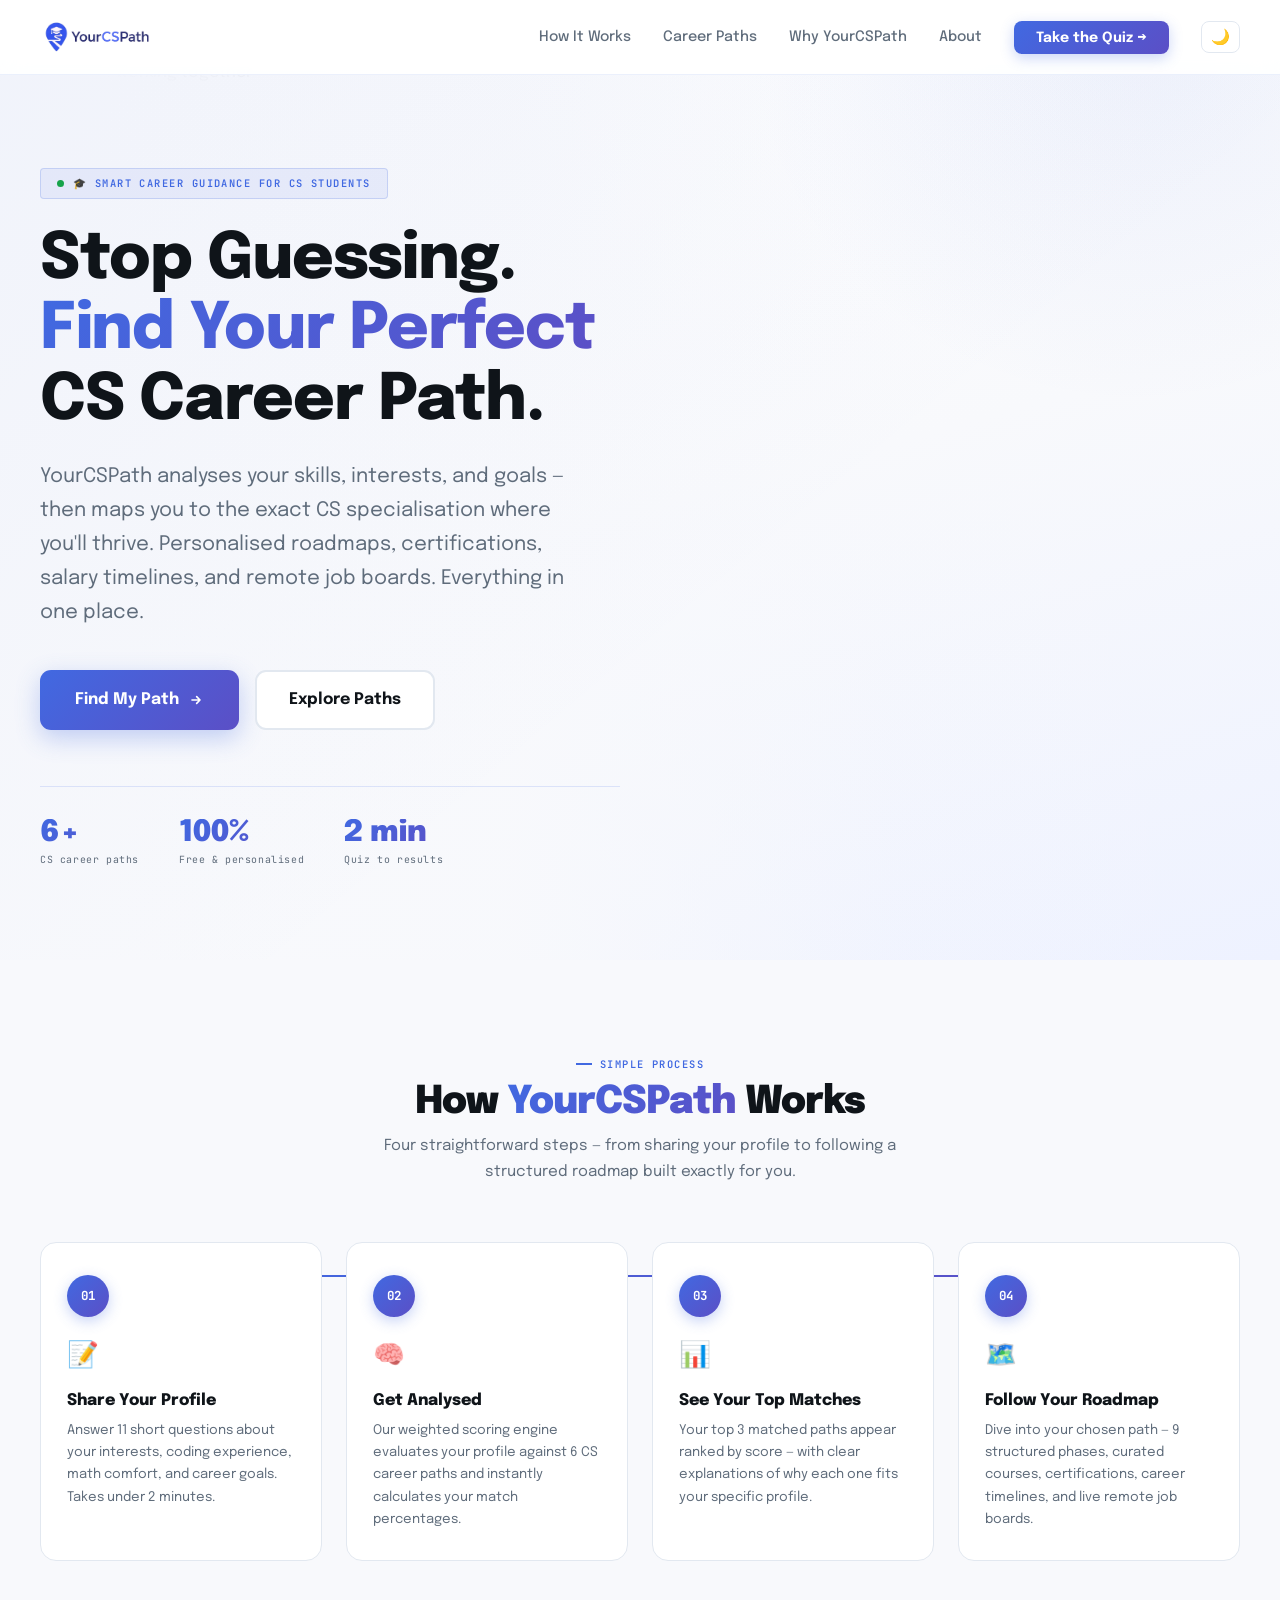
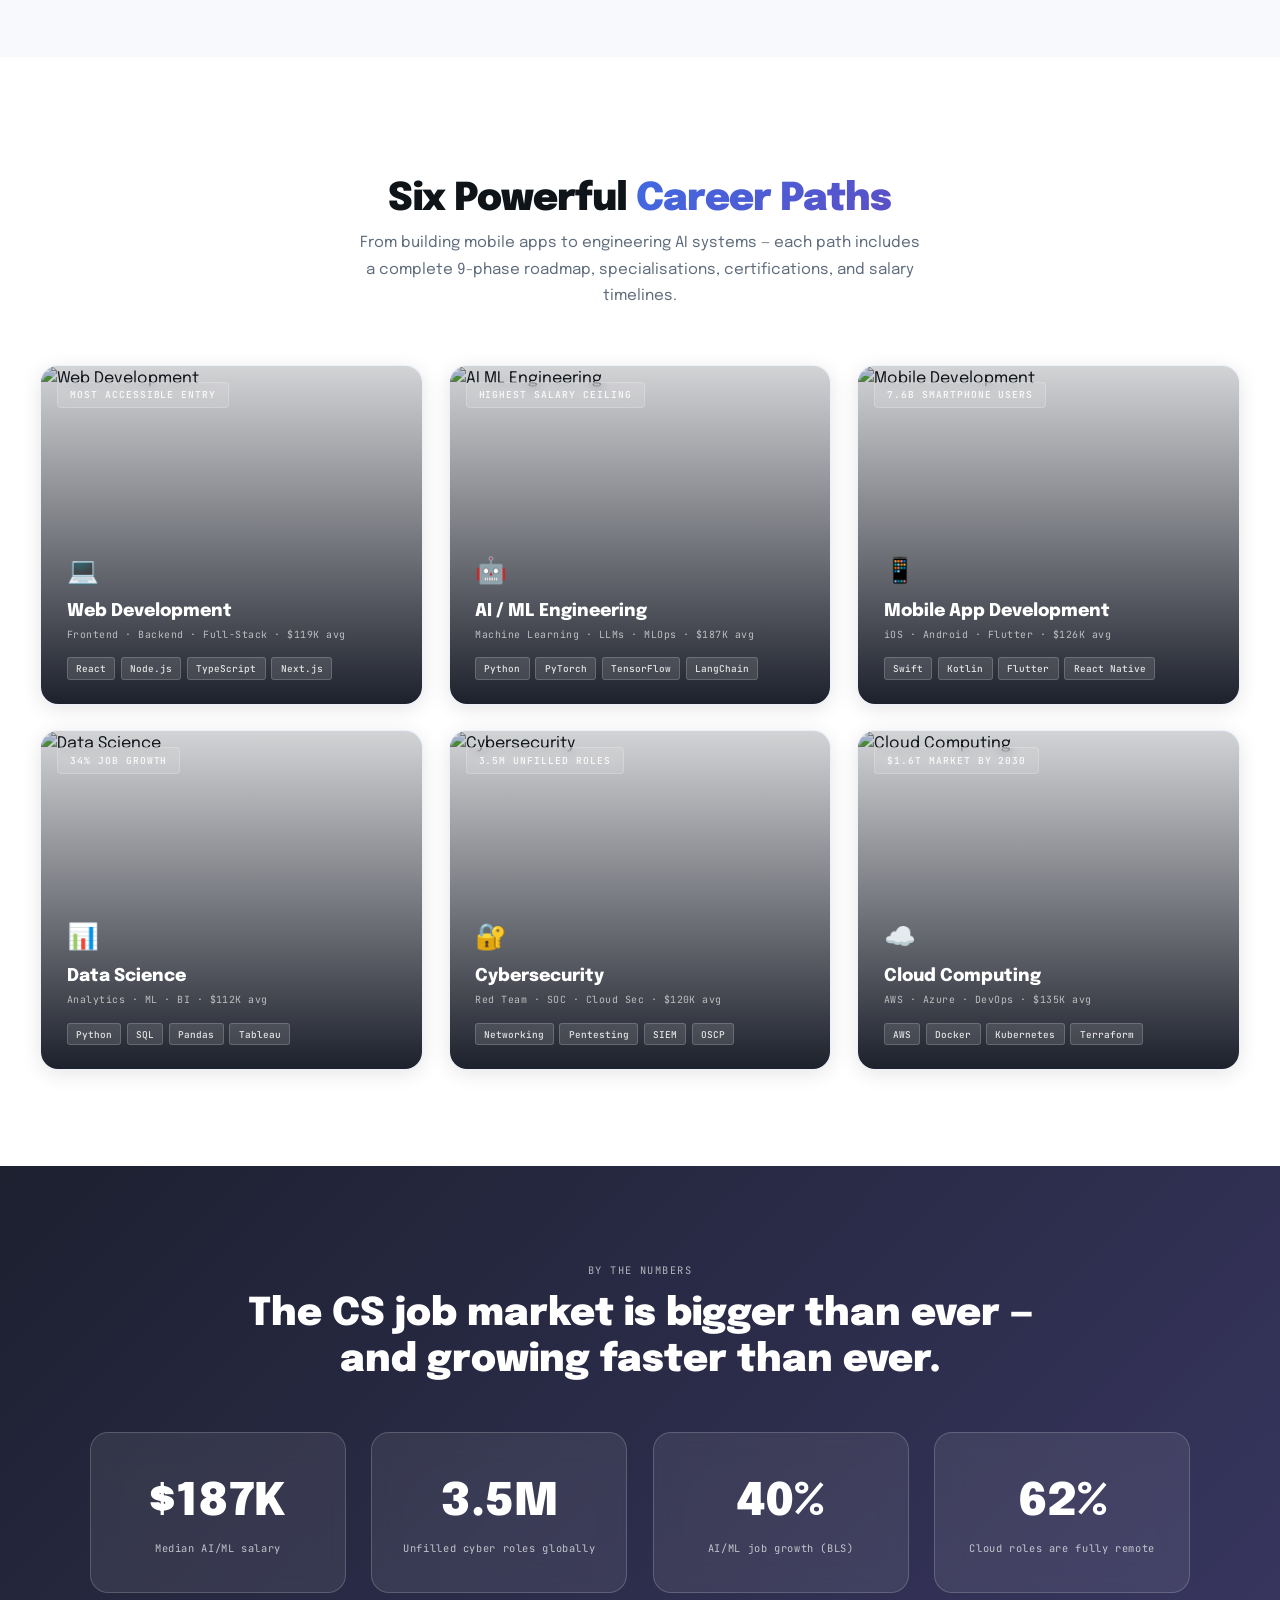
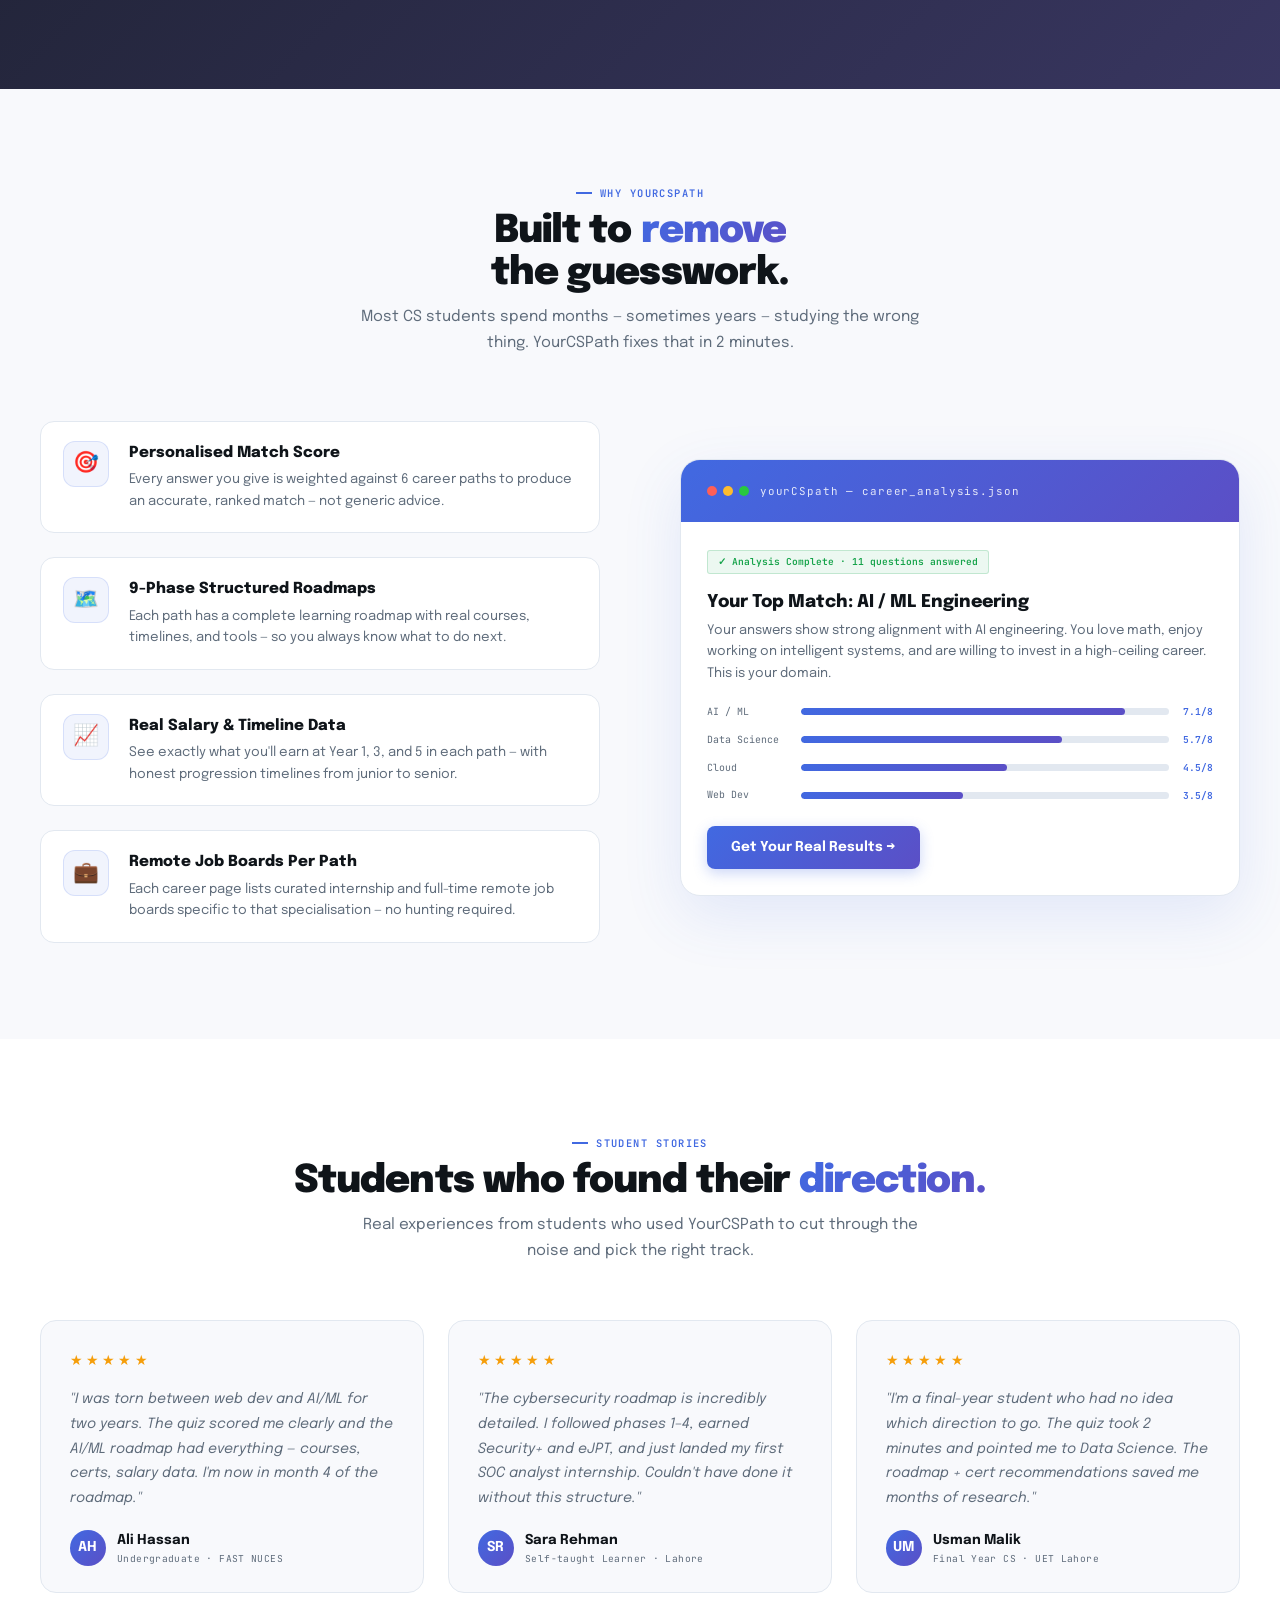
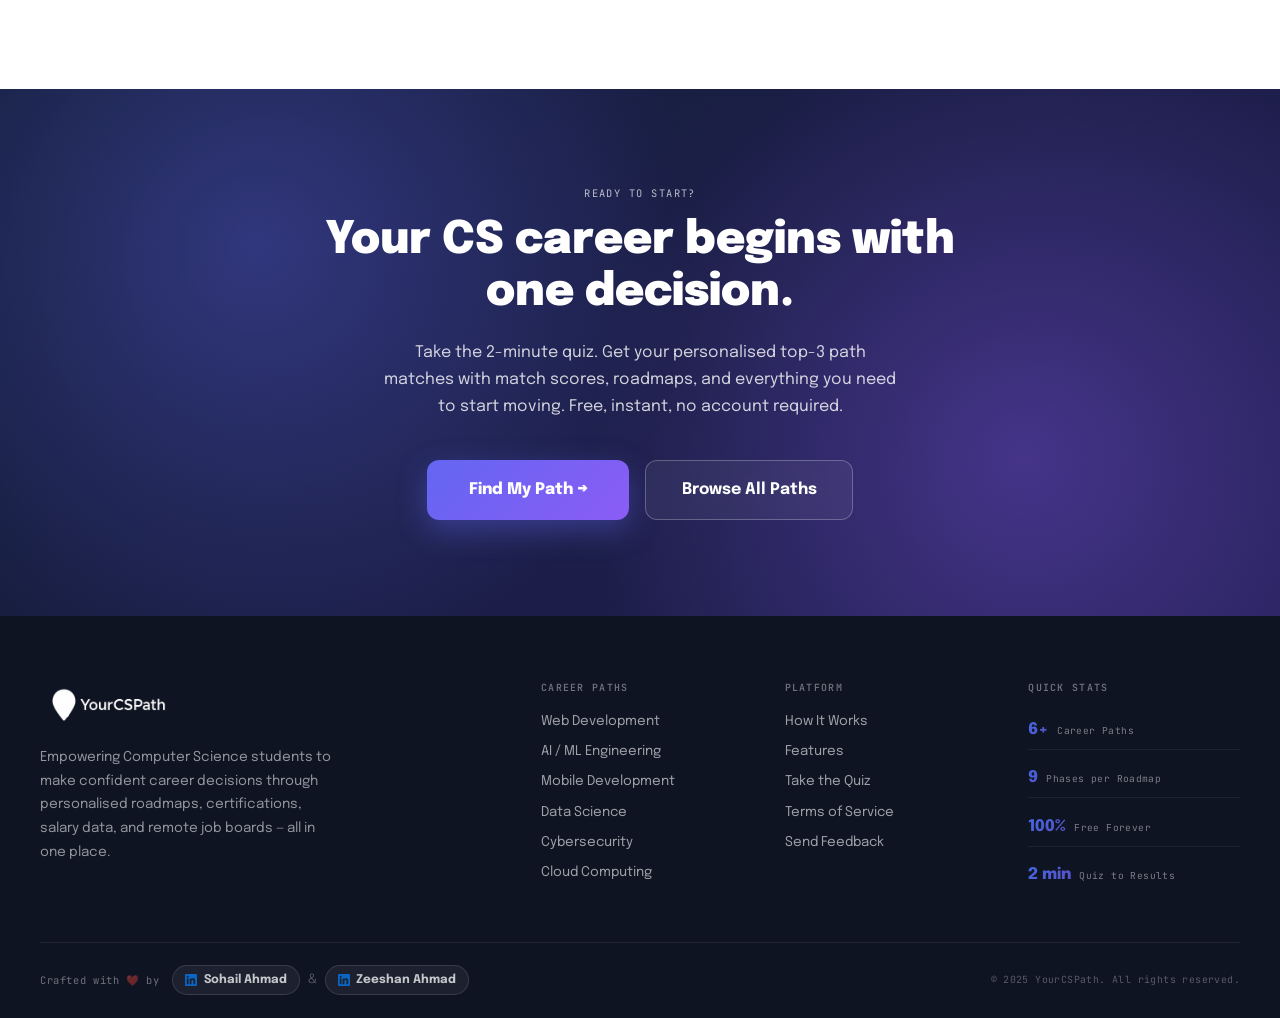
==== index.html @ 9749778c "Add files via upload" ====
<!DOCTYPE html>
<html lang="en">
<head>
    <meta charset="UTF-8">
    <meta name="viewport" content="width=device-width, initial-scale=1.0">
    <title>YourCSPath — Find Your Perfect Computer Science Career</title>
    <link rel="preconnect" href="https://fonts.googleapis.com">
    <link rel="preconnect" href="https://fonts.gstatic.com" crossorigin>
    <link href="https://fonts.googleapis.com/css2?family=Epilogue:wght@400;500;600;700;800;900&family=JetBrains+Mono:wght@400;500;600&display=swap" rel="stylesheet">
    <link rel="stylesheet" href="homepage-style.css">
    <link rel="stylesheet" href="pages.css">

    <style>
        /* ═══════════════════════════════════
           ROOT TOKENS
        ═══════════════════════════════════ */
        :root {
            --blue:   #4169E1;
            --purple: #5b4fc6;
            --grad:   linear-gradient(135deg,#4169E1 0%,#5b4fc6 100%);
            --bg:     #f8f9fc;
            --surf:   #ffffff;
            --border: #e2e8f0;
            --text:   #0f1419;
            --muted:  #5f6c7b;
            --lb:     rgba(65,105,225,.07);
        }

        * { margin:0; padding:0; box-sizing:border-box; }

        body {
            font-family: 'Epilogue', sans-serif;
            color: var(--text);
            background: var(--bg);
            overflow-x: hidden;
        }

        /* ═══════════════════════════════════
           NAV
        ═══════════════════════════════════ */
        header {
            position: fixed;
            top: 0; left: 0; right: 0;
            background: rgba(255,255,255,.92);
            backdrop-filter: blur(14px);
            border-bottom: 1px solid rgba(65,105,225,.1);
            z-index: 1000;
        }
        nav {
            max-width: 1280px;
            margin: 0 auto;
            padding: 1rem 2.5rem;
            display: flex;
            justify-content: space-between;
            align-items: center;
        }
        .logo-container img { height: 42px; width: auto; }
        .nav-links {
            display: flex;
            gap: 2rem;
            list-style: none;
            align-items: center;
        }
        .nav-links a {
            text-decoration: none;
            color: var(--muted);
            font-weight: 500;
            font-size: .9rem;
            transition: color .25s;
        }
        .nav-links a:hover { color: var(--blue); }
        .nav-cta {
            background: var(--grad);
            color: white !important;
            padding: .6rem 1.4rem;
            border-radius: 8px;
            font-weight: 700 !important;
            font-size: .88rem !important;
            box-shadow: 0 4px 14px rgba(65,105,225,.28);
            transition: transform .2s, box-shadow .2s !important;
        }
        .nav-cta:hover { transform: translateY(-2px); box-shadow: 0 8px 22px rgba(65,105,225,.38) !important; }
        .theme-toggle {
            background: none;
            border: 1.5px solid var(--border);
            border-radius: 8px;
            padding: .38rem .55rem;
            cursor: pointer;
            font-size: .95rem;
            transition: border-color .2s;
        }
        .theme-toggle:hover { border-color: rgba(65,105,225,.4); }


        

        /* ═══════════════════════════════════
           HERO — full-bleed with bg image
        ═══════════════════════════════════ */
        .hero {
            margin-top: 60px;
            min-height: 100vh;
            position: relative;
            display: flex;
            align-items: center;
            overflow: hidden;
        }

        /* Background image — right side visible, left fades */
        .hero-bg {
            position: absolute;
            inset: 0;
            z-index: 0;
        }
        .hero-bg img {
            position: absolute;
            inset: 0;
            width: 100%;
            height: 100%;
            object-fit: cover;
            object-position: right center;
        }
        /* Gradient mask: left side solid, right shows image */
        .hero-bg::after {
            content: '';
            position: absolute;
            inset: 0;
            background: linear-gradient(
                to right,
                #f8f9fc 0%,
                #f8f9fc 8%,
                rgba(248,249,252,.92) 40%,
               
                rgba(248,249,252,.1) 70%,
                transparent 100%
            );
        }

        /* Extra overlay for dark atmosphere */
        .hero-bg-tint {
            position: absolute;
            inset: 0;
            background: linear-gradient(
                140deg,
                rgba(65,105,225,.04) 0%,
                transparent 60%
            );
            z-index: 1;
        }

        .hero-content {
            position: relative;
            z-index: 2;
            max-width: 1280px;
            margin: 0 auto;
            padding: 6rem 2.5rem 5rem;
            width: 100%;
        }

        .hero-text { max-width: 580px; }

        /* Tag above title */
        .hero-eyebrow {
            display: inline-flex;
            align-items: center;
            gap: .55rem;
            font-family: 'JetBrains Mono', monospace;
            font-size: .65rem;
            font-weight: 600;
            letter-spacing: .14em;
            text-transform: uppercase;
            color: var(--blue);
            background: rgba(65,105,225,.08);
            border: 1px solid rgba(65,105,225,.2);
            padding: .38rem 1rem;
            border-radius: 4px;
            margin-bottom: 1.6rem;
        }
        .hero-eyebrow::before {
            content: '';
            width: 7px; height: 7px;
            background: #16a34a;
            border-radius: 50%;
            animation: pulse-dot 1.8s ease-in-out infinite;
        }
        @keyframes pulse-dot {
            0%,100% { opacity:1; transform:scale(1); }
            50% { opacity:.4; transform:scale(.7); }
        }

        .hero-title {
            font-family: 'Epilogue', sans-serif;
            font-size: clamp(2.6rem, 5.5vw, 4.2rem);
            font-weight: 900;
            line-height: 1.06;
            letter-spacing: -.03em;
            color: var(--text);
            margin-bottom: 1.4rem;
        }
        .hero-title .hl {
            background: var(--grad);
            -webkit-background-clip: text;
            -webkit-text-fill-color: transparent;
            background-clip: text;
        }
        .hero-title .line2 {
            display: block;
            color: var(--text);
        }

        .hero-desc {
            font-size: 1.05rem;
            color: var(--muted);
            line-height: 1.8;
            margin-bottom: 2.4rem;
            max-width: 490px;
        }

        /* CTA buttons */
        .hero-btns {
            display: flex;
            gap: 1rem;
            flex-wrap: wrap;
            margin-bottom: 3.5rem;
        }
        .btn-hero-primary {
            display: inline-flex;
            align-items: center;
            gap: .55rem;
            background: var(--grad);
            color: #fff;
            padding: .95rem 2.2rem;
            border-radius: 11px;
            text-decoration: none;
            font-weight: 700;
            font-size: 1rem;
            box-shadow: 0 8px 24px rgba(65,105,225,.3);
            transition: transform .25s, box-shadow .25s;
        }
        .btn-hero-primary:hover { transform: translateY(-3px); box-shadow: 0 14px 34px rgba(65,105,225,.42); }
        .btn-hero-primary svg { width: 16px; height: 16px; }
        .btn-hero-secondary {
            display: inline-flex;
            align-items: center;
            gap: .55rem;
            background: white;
            color: var(--text);
            padding: .95rem 2rem;
            border-radius: 11px;
            text-decoration: none;
            font-weight: 700;
            font-size: 1rem;
            border: 2px solid var(--border);
            transition: border-color .25s, transform .25s, box-shadow .25s;
        }
        .btn-hero-secondary:hover { border-color: rgba(65,105,225,.4); transform: translateY(-2px); box-shadow: 0 8px 20px rgba(0,0,0,.07); }

        /* Stats strip */
        .hero-stats {
            display: flex;
            gap: 2.5rem;
            flex-wrap: wrap;
        }
        
        .hs-val {
            font-family: 'Epilogue', sans-serif;
            font-size: 1.85rem;
            font-weight: 900;
            background: var(--grad);
            -webkit-background-clip: text;
            -webkit-text-fill-color: transparent;
            background-clip: text;
            display: block;
            line-height: 1;
            margin-bottom: .2rem;
        }
        .hs-lbl {
            font-family: 'JetBrains Mono', monospace;
            font-size: .62rem;
            color: var(--muted);
            letter-spacing: .06em;
        }




        /* ═══════════════════════════════════
           HOW IT WORKS
        ═══════════════════════════════════ */
        .section {
            padding: 6rem 2.5rem;
        }
        .section-inner { max-width: 1280px; margin: 0 auto; }

        .section-label {
            display: flex;
            align-items: center;
            gap: .5rem;
            font-family: 'JetBrains Mono', monospace;
            font-size: .65rem;
            font-weight: 600;
            letter-spacing: .14em;
            text-transform: uppercase;
            color: var(--blue);
            margin-bottom: .6rem;
            justify-content: center;
        }
        .section-label::before { content: ''; width: 16px; height: 2px; background: var(--blue); }

        .section-title {
            font-family: 'Epilogue', sans-serif;
            font-size: clamp(1.8rem, 3vw, 2.6rem);
            font-weight: 900;
            letter-spacing: -.025em;
            color: var(--text);
            margin-bottom: .55rem;
            line-height: 1.1;
            text-align: center;
        }
        .section-title .hl {
            background: var(--grad);
            -webkit-background-clip: text;
            -webkit-text-fill-color: transparent;
            background-clip: text;
        }
        .section-sub {
            font-size: .95rem;
            color: var(--muted);
            line-height: 1.72;
            max-width: 560px;
            margin-bottom: 3.5rem;
            text-align: center;
             margin-left: auto;
             margin-right: auto;
        }

        /* Steps */
        .steps-row {
            display: grid;
            grid-template-columns: repeat(4,1fr);
            gap: 1.5rem;
            position: relative;
        }
        .steps-row::before {
            content: '';
            position: absolute;
            top: 2.1rem;
            left: calc(12.5% + 1rem);
            right: calc(12.5% + 1rem);
            height: 2px;
            background: linear-gradient(90deg, var(--blue), var(--purple));
            z-index: 0;
        }

        .step-card {
            background: white;
            border: 1px solid var(--border);
            border-radius: 16px;
            padding: 2rem 1.6rem 1.8rem;
            position: relative;
            z-index: 1;
            transition: transform .3s, box-shadow .3s, border-color .3s;
        }
        .step-card:hover {
            transform: translateY(-6px);
            box-shadow: 0 18px 44px rgba(65,105,225,.12);
            border-color: rgba(65,105,225,.3);
        }
        .step-num {
            width: 42px; height: 42px;
            border-radius: 50%;
            background: var(--grad);
            color: white;
            font-family: 'JetBrains Mono', monospace;
            font-size: .78rem;
            font-weight: 700;
            display: flex;
            align-items: center;
            justify-content: center;
            margin-bottom: 1.2rem;
            box-shadow: 0 4px 14px rgba(65,105,225,.3);
        }
        .step-icon { font-size: 1.6rem; margin-bottom: .7rem; display: block; }
        .step-title {
            font-family: 'Epilogue', sans-serif;
            font-size: 1rem;
            font-weight: 800;
            color: var(--text);
            margin-bottom: .4rem;
        }
        .step-desc {
            font-size: .83rem;
            color: var(--muted);
            line-height: 1.68;
        }

        /* ═══════════════════════════════════
           CAREER PATHS — image cards
        ═══════════════════════════════════ */
        .paths-section {
            background: white;
            padding: 6rem 2.5rem;
        }

        .paths-grid {
            display: grid;
            grid-template-columns: repeat(3,1fr);
            gap: 1.6rem;
        }

        .path-card {
            border-radius: 18px;
            overflow: hidden;
            position: relative;
            text-decoration: none;
            color: inherit;
            display: block;
            height: 340px;
            cursor: pointer;
            transition: transform .35s cubic-bezier(.22,1,.36,1), box-shadow .35s;
            box-shadow: 0 4px 20px rgba(0,0,0,.1);
        }
        .path-card:hover {
            transform: translateY(-8px) scale(1.02);
            box-shadow: 0 24px 56px rgba(0,0,0,.18);
        }

        .path-card-img {
            position: absolute;
            inset: 0;
            width: 100%; height: 100%;
            object-fit: cover;
            transition: transform .5s ease;
        }
        .path-card:hover .path-card-img { transform: scale(1.08); }

        /* Dark gradient overlay */
        .path-card-overlay {
            position: absolute;
            inset: 0;
            background: linear-gradient(
                to top,
                rgba(10,14,26,.92) 0%,
                rgba(10,14,26,.55) 50%,
                rgba(10,14,26,.18) 100%
            );
        }

        /* Top badge */
        .path-card-badge {
            position: absolute;
            top: 1rem;
            left: 1rem;
            font-family: 'JetBrains Mono', monospace;
            font-size: .6rem;
            font-weight: 600;
            letter-spacing: .1em;
            text-transform: uppercase;
            color: rgba(255,255,255,.85);
            background: rgba(255,255,255,.12);
            backdrop-filter: blur(6px);
            border: 1px solid rgba(255,255,255,.2);
            padding: .28rem .75rem;
            border-radius: 4px;
        }

        /* Bottom content */
        .path-card-body {
            position: absolute;
            bottom: 0; left: 0; right: 0;
            padding: 1.5rem 1.6rem;
        }
        .path-card-icon { font-size: 1.6rem; margin-bottom: .5rem; display: block; }
        .path-card-title {
            font-family: 'Epilogue', sans-serif;
            font-size: 1.1rem;
            font-weight: 800;
            color: white;
            margin-bottom: .3rem;
            line-height: 1.2;
        }
        .path-card-sub {
            font-family: 'JetBrains Mono', monospace;
            font-size: .62rem;
            color: rgba(255,255,255,.65);
            letter-spacing: .05em;
            margin-bottom: .9rem;
        }
        .path-card-skills {
            display: flex;
            flex-wrap: wrap;
            gap: .35rem;
        }
        .pcs {
            font-family: 'JetBrains Mono', monospace;
            font-size: .59rem;
            font-weight: 500;
            color: rgba(255,255,255,.85);
            background: rgba(255,255,255,.12);
            border: 1px solid rgba(255,255,255,.18);
            padding: .18rem .52rem;
            border-radius: 3px;
            backdrop-filter: blur(4px);
        }

        /* Hover reveal arrow */
        .path-card-arrow {
            position: absolute;
            top: 1rem; right: 1rem;
            width: 34px; height: 34px;
            border-radius: 50%;
            background: rgba(255,255,255,.15);
            backdrop-filter: blur(6px);
            border: 1px solid rgba(255,255,255,.25);
            display: flex;
            align-items: center;
            justify-content: center;
            opacity: 0;
            transform: scale(.8);
            transition: opacity .3s, transform .3s;
        }
        .path-card:hover .path-card-arrow {
            opacity: 1;
            transform: scale(1);
        }
        .path-card-arrow svg {
            width: 13px; height: 13px;
            color: white;
        }

        /* ═══════════════════════════════════
           FEATURES / WHY US
        ═══════════════════════════════════ */
        .features-section { padding: 6rem 2.5rem; }

        .features-header {
    text-align: center;
    max-width: 720px;
    margin: 0 auto 3.5rem auto;
}

        .features-layout {
            display: grid;
            grid-template-columns: 1fr 1fr;
            gap: 5rem;
            align-items: center;
        }


        .features-list {
            display: flex;
            flex-direction: column;
            gap: 1.5rem;
            margin-top: .5rem;
        }
        .feature-item {
            display: flex;
            gap: 1.2rem;
            align-items: flex-start;
            padding: 1.2rem 1.4rem;
            border: 1px solid var(--border);
            border-radius: 14px;
            background: white;
            transition: border-color .25s, box-shadow .25s, transform .25s;
        }
        .feature-item:hover {
            border-color: rgba(65,105,225,.3);
            box-shadow: 0 8px 24px rgba(65,105,225,.08);
            transform: translateX(4px);
        }
        .feature-icon-wrap {
            width: 46px; height: 46px;
            border-radius: 12px;
            background: var(--lb);
            border: 1px solid rgba(65,105,225,.15);
            display: flex;
            align-items: center;
            justify-content: center;
            font-size: 1.3rem;
            flex-shrink: 0;
        }
        .feature-text-title {
            font-family: 'Epilogue', sans-serif;
            font-size: .95rem;
            font-weight: 800;
            color: var(--text);
            margin-bottom: .25rem;
        }
        .feature-text-desc {
            font-size: .83rem;
            color: var(--muted);
            line-height: 1.65;
        }

        /* Right: big visual panel */
        .features-right {
            position: relative;
        }
        .features-panel {
            background: white;
            border: 1px solid var(--border);
            border-radius: 20px;
            overflow: hidden;
            box-shadow: 0 20px 60px rgba(65,105,225,.12);
        }
        .fp-header {
            background: var(--grad);
            padding: 1.4rem 1.6rem;
            display: flex;
            align-items: center;
            gap: .65rem;
        }
        .fp-dots { display:flex; gap:.4rem; }
        .fp-dot { width:10px; height:10px; border-radius:50%; }
        .fp-d1 { background:#ff5f57; }
        .fp-d2 { background:#febc2e; }
        .fp-d3 { background:#28c840; }
        .fp-title {
            font-family: 'JetBrains Mono', monospace;
            font-size: .68rem;
            color: rgba(255,255,255,.85);
            letter-spacing: .08em;
        }
        .fp-body { padding: 1.6rem; }
        .fp-tag {
            display: inline-flex;
            align-items: center;
            gap: .4rem;
            font-family: 'JetBrains Mono', monospace;
            font-size: .6rem;
            font-weight: 600;
            color: #16a34a;
            background: rgba(22,163,74,.08);
            border: 1px solid rgba(22,163,74,.2);
            padding: .22rem .65rem;
            border-radius: 3px;
            margin-bottom: .9rem;
        }
        .fp-name {
            font-family: 'Epilogue', sans-serif;
            font-size: 1.1rem;
            font-weight: 800;
            color: var(--text);
            margin-bottom: .2rem;
        }
        .fp-desc {
            font-size: .82rem;
            color: var(--muted);
            line-height: 1.65;
            margin-bottom: 1.2rem;
        }

        /* Match bars */
        .fp-bars { display:flex; flex-direction:column; gap:.75rem; margin-bottom:1.4rem; }
        .fp-bar-row { display:flex; align-items:center; gap:.9rem; }
        .fp-bar-lbl {
            font-family: 'JetBrains Mono', monospace;
            font-size: .62rem;
            color: var(--muted);
            width: 80px;
            flex-shrink: 0;
        }
        .fp-bar-track {
            flex: 1;
            height: 7px;
            background: var(--border);
            border-radius: 4px;
            overflow: hidden;
        }
        .fp-bar-fill {
            height: 100%;
            border-radius: 4px;
            background: var(--grad);
        }
        .fp-bar-pct {
            font-family: 'JetBrains Mono', monospace;
            font-size: .6rem;
            color: var(--blue);
            font-weight: 600;
            width: 30px;
            text-align: right;
        }

        /* CTA mini */
        .fp-cta {
            display: inline-flex;
            align-items: center;
            gap: .5rem;
            background: var(--grad);
            color: white;
            padding: .68rem 1.5rem;
            border-radius: 8px;
            font-family: 'Epilogue', sans-serif;
            font-size: .85rem;
            font-weight: 700;
            text-decoration: none;
            box-shadow: 0 4px 14px rgba(65,105,225,.28);
            transition: transform .2s, box-shadow .2s;
        }
        .fp-cta:hover { transform: translateY(-2px); box-shadow: 0 8px 22px rgba(65,105,225,.38); }

       /* ═══════════════════════════════════
   NUMBERS SECTION 
═══════════════════════════════════ */

.numbers-section {
    position: relative;
    padding: 6rem 2.5rem;
    overflow: hidden;
}

/* Background Image */
.numbers-section::before {
    content: '';
    position: absolute;
    inset: 0;
    background: url('https://images.unsplash.com/photo-1550751827-4bd374c3f58b?w=1600&q=80') center/cover no-repeat;
    z-index: 0;
}

/* Dark Overlay */
.numbers-section::after {
    content: '';
    position: absolute;
    inset: 0;
    background: linear-gradient(
        135deg,
        rgba(10,14,30,0.92) 0%,
        rgba(30,27,75,0.88) 100%
    );
    z-index: 1;
}

/* Inner Container */
.numbers-inner {
    max-width: 1100px;
    margin: 0 auto;
    position: relative;
    z-index: 2;
    text-align: center;
}

/* Label */
.numbers-label {
    font-family: 'JetBrains Mono', monospace;
    font-size: .65rem;
    letter-spacing: .14em;
    text-transform: uppercase;
    color: rgba(255,255,255,.65);
    margin-bottom: .8rem;
}

/* Title */
.numbers-title {
    font-family: 'Epilogue', sans-serif;
    font-size: clamp(1.8rem, 3vw, 2.5rem);
    font-weight: 900;
    color: #ffffff;
    margin-bottom: 3rem;
    line-height: 1.2;
}

/* Grid */
.numbers-grid {
    display: grid;
    grid-template-columns: repeat(4,1fr);
    gap: 1.6rem;
}

/* Cards (Glass Effect) */
.num-card {
    background: rgba(255,255,255,0.08);
    backdrop-filter: blur(14px);
    border: 1px solid rgba(255,255,255,0.18);
    border-radius: 18px;
    padding: 2.2rem 1.4rem;
    transition: all .35s ease;
}

/* Hover Effect */
.num-card:hover {
    transform: translateY(-8px) scale(1.02);
    background: rgba(255,255,255,0.12);
    box-shadow: 0 25px 60px rgba(0,0,0,0.35);
}

/* Numbers */
.num-val {
    font-family: 'Epilogue', sans-serif;
    font-size: 2.8rem;
    font-weight: 900;
    color: #ffffff;
    margin-bottom: .4rem;
}

/* Labels */
.num-lbl {
    font-family: 'JetBrains Mono', monospace;
    font-size: .65rem;
    color: rgba(255,255,255,.7);
    letter-spacing: .06em;
}

        /* ═══════════════════════════════════
           TESTIMONIALS / SOCIAL PROOF
        ═══════════════════════════════════ */
        .proof-section {
            padding: 6rem 2.5rem;
            background: white;
        }
        .proof-grid {
            display: grid;
            grid-template-columns: repeat(3,1fr);
            gap: 1.5rem;
        }
        .proof-card {
            background: var(--bg);
            border: 1px solid var(--border);
            border-radius: 16px;
            padding: 1.8rem 1.8rem 1.6rem;
            transition: transform .3s, box-shadow .3s;
        }
        .proof-card:hover {
            transform: translateY(-4px);
            box-shadow: 0 14px 36px rgba(65,105,225,.1);
        }
        .proof-stars {
            display: flex;
            gap: .2rem;
            margin-bottom: .9rem;
        }
        .proof-star { color: #f59e0b; font-size: .9rem; }
        .proof-text {
            font-size: .88rem;
            color: var(--muted);
            line-height: 1.75;
            margin-bottom: 1.2rem;
            font-style: italic;
        }
        .proof-person {
            display: flex;
            align-items: center;
            gap: .7rem;
        }
        .proof-avatar {
            width: 36px; height: 36px;
            border-radius: 50%;
            background: var(--grad);
            display: flex;
            align-items: center;
            justify-content: center;
            font-size: .85rem;
            color: white;
            font-weight: 700;
            font-family: 'Epilogue', sans-serif;
            flex-shrink: 0;
        }
        .proof-name {
            font-family: 'Epilogue', sans-serif;
            font-size: .85rem;
            font-weight: 700;
            color: var(--text);
        }
        .proof-role {
            font-family: 'JetBrains Mono', monospace;
            font-size: .6rem;
            color: var(--muted);
            letter-spacing: .04em;
        }

        /* ═══════════════════════════════════
   CTA SECTION — PREMIUM REDESIGN
═══════════════════════════════════ */

.cta-section {
    position: relative;
    padding: 6rem 2.5rem;
    overflow: hidden;
}

/* Background image */
.cta-section::before {
    content: '';
    position: absolute;
    inset: 0;
    background: url('https://images.unsplash.com/photo-1519389950473-47ba0277781c?w=1600&q=80') center/cover no-repeat;
    z-index: 0;
}

/* Gradient overlay */
.cta-section::after {
    content: '';
    position: absolute;
    inset: 0;
    background: radial-gradient(circle at 20% 30%, rgba(99,102,241,0.35), transparent 40%),
                radial-gradient(circle at 80% 70%, rgba(139,92,246,0.35), transparent 40%),
                linear-gradient(135deg, rgba(15,23,42,0.92), rgba(30,27,75,0.92));
    z-index: 1;
}

/* Glow effect */
.cta-glow {
    position: absolute;
    top: 50%;
    left: 50%;
    width: 600px;
    height: 600px;
    background: radial-gradient(circle, rgba(99,102,241,0.25), transparent 70%);
    transform: translate(-50%, -50%);
    filter: blur(120px);
    z-index: 1;
}

/* Inner content */
.cta-inner {
    max-width: 720px;
    margin: 0 auto;
    text-align: center;
    position: relative;
    z-index: 2;
}

/* Eyebrow */
.cta-eyebrow {
    font-family: 'JetBrains Mono', monospace;
    font-size: .65rem;
    letter-spacing: .14em;
    text-transform: uppercase;
    color: rgba(255,255,255,.7);
    margin-bottom: .9rem;
}

/* Title */
.cta-title {
    font-family: 'Epilogue', sans-serif;
    font-size: clamp(2rem, 3.5vw, 2.8rem);
    font-weight: 900;
    color: white;
    margin-bottom: 1.2rem;
    line-height: 1.15;
}

/* Description */
.cta-desc {
    font-size: 1rem;
    color: rgba(255,255,255,.8);
    line-height: 1.7;
    margin-bottom: 2.5rem;
    max-width: 520px;
    margin-left: auto;
    margin-right: auto;
}

/* Buttons container */
.cta-btns {
    display: flex;
    gap: 1rem;
    justify-content: center;
    flex-wrap: wrap;
}

/* Primary button */
.btn-cta-white {
    display: inline-flex;
    align-items: center;
    gap: .5rem;
    background: linear-gradient(135deg,#6366f1,#8b5cf6);
    color: white;
    padding: 1rem 2.6rem;
    border-radius: 12px;
    text-decoration: none;
    font-weight: 800;
    font-size: 1rem;
    box-shadow: 0 10px 30px rgba(99,102,241,.4);
    transition: all .3s ease;
}

.btn-cta-white:hover {
    transform: translateY(-3px) scale(1.03);
    box-shadow: 0 20px 50px rgba(99,102,241,.6);
}

/* Secondary button */
.btn-cta-outline {
    display: inline-flex;
    align-items: center;
    gap: .5rem;
    background: rgba(255,255,255,0.06);
    color: white;
    padding: 1rem 2.2rem;
    border-radius: 12px;
    text-decoration: none;
    font-weight: 700;
    font-size: 1rem;
    border: 1px solid rgba(255,255,255,.25);
    backdrop-filter: blur(8px);
    transition: all .3s ease;
}

.btn-cta-outline:hover {
    background: rgba(255,255,255,0.12);
    border-color: rgba(255,255,255,.5);
    transform: translateY(-2px);
}

        /* ═══════════════════════════════════
           DARK MODE
        ═══════════════════════════════════ */
        body.dark-mode {
            --bg: #0f1419;
            --surf: #1a1f2e;
            --border: #2a3148;
            --text: #e8eaed;
            --muted: #8899bb;
            --lb: rgba(65,105,225,.12);
        }
        body.dark-mode header { background: rgba(15,20,25,.95); }
        body.dark-mode .trust-bar { background: #1a1f2e; }
        body.dark-mode .step-card,
        body.dark-mode .feature-item,
        body.dark-mode .fp-body,
        body.dark-mode .proof-card { background: #1a1f2e; }
        body.dark-mode .features-panel { background: #1a1f2e; border-color: #2a3148; }
        body.dark-mode .paths-section { background: #0f1419; }
        body.dark-mode .proof-section { background: #0f1419; }
        body.dark-mode .proof-card { background: #1a1f2e; }
        body.dark-mode .hero-bg::after {
            background: linear-gradient(
                to right,
                #0f1419 0%,
                #0f1419 38%,
                rgba(15,20,25,.92) 52%,
                rgba(15,20,25,.55) 68%,
                rgba(15,20,25,.1) 82%,
                transparent 100%
            );
        }
      body.dark-mode .logo-container img {
    background: rgba(240, 240, 240, 0.95);
    border-radius: 100px;
}
        body.dark-mode .nav-links a { color: #8899bb; }
        body.dark-mode .theme-toggle { border-color: #2a3148; color: #8899bb; }
        body.dark-mode .btn-hero-secondary { background: #1a1f2e; border-color: #2a3148; color: #e8eaed; }

        /* ═══════════════════════════════════
           FADE ANIMATIONS
        ═══════════════════════════════════ */
        .fade { opacity:0; transform:translateY(20px); transition:opacity .6s ease,transform .6s ease; }
        .fade.on { opacity:1; transform:none; }

        /* ═══════════════════════════════════
           RESPONSIVE
        ═══════════════════════════════════ */
        @media(max-width:1024px) {
            .paths-grid { grid-template-columns:repeat(2,1fr); }
            .numbers-grid { grid-template-columns:repeat(2,1fr); }
            .proof-grid { grid-template-columns:repeat(2,1fr); }
            .features-layout { grid-template-columns:1fr; gap:2.5rem; }
            .steps-row { grid-template-columns:repeat(2,1fr); }
            .steps-row::before { display:none; }
        }
        @media(max-width:768px) {
            nav { padding: .9rem 1.3rem; }
            .nav-links { gap:1rem; }
            .nav-links li:not(:last-child):not(:nth-last-child(2)) { display:none; }
            .hero-content { padding: 4rem 1.5rem 3rem; }
            .hero-title { font-size: 2.2rem; }
            .paths-grid { grid-template-columns:1fr; }
            .proof-grid { grid-template-columns:1fr; }
            .section { padding: 4rem 1.5rem; }
            .paths-section { padding: 4rem 1.5rem; }
            .features-section { padding: 4rem 1.5rem; }
            .numbers-section { padding: 3.5rem 1.5rem; }
            .proof-section { padding: 4rem 1.5rem; }
            .cta-section { padding: 4rem 1.5rem; }
        }
        @media(max-width:560px) {
            .steps-row { grid-template-columns:1fr; }
            .numbers-grid { grid-template-columns:repeat(2,1fr); }
            .trust-inner { gap:1.5rem; }
            .hero-stats { gap:1.5rem; }
        }
        
    </style>
</head>
<body>

<!-- ══════════════════════════════════════
     NAV
══════════════════════════════════════ -->
<header>
    <nav>
        <div class="logo-container">
            <img src="logo3.png" alt="YourCSPath">
        </div>
        <ul class="nav-links">
            <li><a href="#how-it-works">How It Works</a></li>
            <li><a href="#career-paths">Career Paths</a></li>
            <li><a href="#features">Why YourCSPath</a></li>
            <li><a href="#about">About</a></li>
            <li><a href="quiz.html" class="nav-cta">Take the Quiz →</a></li>
            <li>
                <button class="theme-toggle" id="themeToggle" aria-label="Toggle dark mode">
                    <span class="theme-icon">🌙</span>
                </button>
            </li>
        </ul>
        <!-- Inside <nav>, after the logo-container, before </nav> -->
<button class="hamburger" id="hamburgerBtn" aria-label="Toggle menu">
    <span></span>
    <span></span>
    <span></span>
</button>
    </nav>
</header>
<div class="mobile-drawer" id="mobileDrawer">
    <a href="#how-it-works">How It Works</a>
    <a href="#career-paths">Career Paths</a>
    <a href="#features">Why YourCSPath</a>
    <a href="#about">About</a>
    <a href="quiz.html" class="mob-cta">Take the Quiz →</a>
</div>

<!-- ══════════════════════════════════════
     HERO
══════════════════════════════════════ -->
<section class="hero">
    <!-- Background image with left-to-right reveal -->
    <div class="hero-bg">
        <img
            src="https://images.unsplash.com/photo-1522202176988-66273c2fd55f?w=1600&q=85"
            alt="CS Students working together"
            loading="eager"
        >
    </div>
    <div class="hero-bg-tint"></div>

    <div class="hero-content">
        <div class="hero-text">

            <div class="hero-eyebrow">🎓 Smart Career Guidance for CS Students</div>

            <h1 class="hero-title">
                Stop Guessing.<br>
                <span class="hl">Find Your Perfect</span>
                <span class="line2">CS Career Path.</span>
            </h1>

            <p class="hero-desc">
                YourCSPath analyses your skills, interests, and goals — then maps you to the exact CS specialisation where you'll thrive. Personalised roadmaps, certifications, salary timelines, and remote job boards. Everything in one place.
            </p>

            <div class="hero-btns">
                <a href="quiz.html" class="btn-hero-primary">
                    Find My Path
                    <svg fill="none" stroke="currentColor" stroke-width="2.5" viewBox="0 0 24 24">
                        <path stroke-linecap="round" stroke-linejoin="round" d="M13 7l5 5-5 5M6 12h12"/>
                    </svg>
                </a>
                <a href="#career-paths" class="btn-hero-secondary">
                    Explore Paths
                </a>
            </div>

            <div class="hero-stats">
                <div class="hs-item">
                    <span class="hs-val">6+</span>
                    <div class="hs-lbl">CS career paths</div>
                </div>
                <div class="hs-item">
                    <span class="hs-val">100%</span>
                    <div class="hs-lbl">Free & personalised</div>
                </div>
                <div class="hs-item">
                    <span class="hs-val">2 min</span>
                    <div class="hs-lbl">Quiz to results</div>
                </div>
            </div>

        </div>
    </div>

  
</section>


<!-- ══════════════════════════════════════
     HOW IT WORKS
══════════════════════════════════════ -->
<section id="how-it-works" class="section" style="background:var(--bg);">
    <div class="section-inner">
        <div class="section-label fade">Simple Process</div>
        <h2 class="section-title fade">How <span class="hl">YourCSPath</span> Works</h2>
        <p class="section-sub fade">
            Four straightforward steps — from sharing your profile to following a structured roadmap built exactly for you.
        </p>

        <div class="steps-row">

            <div class="step-card fade">
                <div class="step-num">01</div>
                <span class="step-icon">📝</span>
                <div class="step-title">Share Your Profile</div>
                <p class="step-desc">
                    Answer 11 short questions about your interests, coding experience, math comfort, and career goals. Takes under 2 minutes.
                </p>
            </div>

            <div class="step-card fade">
                <div class="step-num">02</div>
                <span class="step-icon">🧠</span>
                <div class="step-title">Get Analysed</div>
                <p class="step-desc">
                    Our weighted scoring engine evaluates your profile against 6 CS career paths and instantly calculates your match percentages.
                </p>
            </div>

            <div class="step-card fade">
                <div class="step-num">03</div>
                <span class="step-icon">📊</span>
                <div class="step-title">See Your Top Matches</div>
                <p class="step-desc">
                    Your top 3 matched paths appear ranked by score — with clear explanations of why each one fits your specific profile.
                </p>
            </div>

            <div class="step-card fade">
                <div class="step-num">04</div>
                <span class="step-icon">🗺️</span>
                <div class="step-title">Follow Your Roadmap</div>
                <p class="step-desc">
                    Dive into your chosen path — 9 structured phases, curated courses, certifications, career timelines, and live remote job boards.
                </p>
            </div>

        </div>
    </div>
</section>

<!-- ══════════════════════════════════════
     CAREER PATHS
══════════════════════════════════════ -->
<section id="career-paths" class="paths-section">
    <div class="section-inner">
        <div class="section-label fade">Explore Opportunities</div>
        <h2 class="section-title fade">Six Powerful <span class="hl">Career Paths</span></h2>
        <p class="section-sub fade">
            From building mobile apps to engineering AI systems — each path includes a complete 9-phase roadmap, specialisations, certifications, and salary timelines.
        </p>

        <div class="paths-grid">

            <!-- Web Development -->
            <a href="webdevelopment.html" class="path-card fade">
                <img class="path-card-img"
                    src="https://images.unsplash.com/photo-1593720213428-28a5b9e94613?w=800&q=80"
                    alt="Web Development">
                <div class="path-card-overlay"></div>
                <div class="path-card-badge">Most Accessible Entry</div>
                <div class="path-card-arrow">
                    <svg fill="none" stroke="currentColor" stroke-width="2.5" viewBox="0 0 24 24">
                        <path stroke-linecap="round" stroke-linejoin="round" d="M13 7l5 5-5 5"/>
                    </svg>
                </div>
                <div class="path-card-body">
                    <span class="path-card-icon">💻</span>
                    <div class="path-card-title">Web Development</div>
                    <div class="path-card-sub">Frontend · Backend · Full-Stack · $119K avg</div>
                    <div class="path-card-skills">
                        <span class="pcs">React</span>
                        <span class="pcs">Node.js</span>
                        <span class="pcs">TypeScript</span>
                        <span class="pcs">Next.js</span>
                    </div>
                </div>
            </a>

            <!-- AI/ML -->
            <a href="AI-ML.html" class="path-card fade">
                <img class="path-card-img"
                    src="https://images.unsplash.com/photo-1677442135703-1787eea5ce01?w=800&q=80"
                    alt="AI ML Engineering">
                <div class="path-card-overlay"></div>
                <div class="path-card-badge">Highest Salary Ceiling</div>
                <div class="path-card-arrow">
                    <svg fill="none" stroke="currentColor" stroke-width="2.5" viewBox="0 0 24 24">
                        <path stroke-linecap="round" stroke-linejoin="round" d="M13 7l5 5-5 5"/>
                    </svg>
                </div>
                <div class="path-card-body">
                    <span class="path-card-icon">🤖</span>
                    <div class="path-card-title">AI / ML Engineering</div>
                    <div class="path-card-sub">Machine Learning · LLMs · MLOps · $187K avg</div>
                    <div class="path-card-skills">
                        <span class="pcs">Python</span>
                        <span class="pcs">PyTorch</span>
                        <span class="pcs">TensorFlow</span>
                        <span class="pcs">LangChain</span>
                    </div>
                </div>
            </a>

            <!-- Mobile Dev -->
            <a href="mobile-dev.html" class="path-card fade">
                <img class="path-card-img"
                    src="https://images.unsplash.com/photo-1512941937669-90a1b58e7e9c?w=800&q=80"
                    alt="Mobile Development">
                <div class="path-card-overlay"></div>
                <div class="path-card-badge">7.6B Smartphone Users</div>
                <div class="path-card-arrow">
                    <svg fill="none" stroke="currentColor" stroke-width="2.5" viewBox="0 0 24 24">
                        <path stroke-linecap="round" stroke-linejoin="round" d="M13 7l5 5-5 5"/>
                    </svg>
                </div>
                <div class="path-card-body">
                    <span class="path-card-icon">📱</span>
                    <div class="path-card-title">Mobile App Development</div>
                    <div class="path-card-sub">iOS · Android · Flutter · $126K avg</div>
                    <div class="path-card-skills">
                        <span class="pcs">Swift</span>
                        <span class="pcs">Kotlin</span>
                        <span class="pcs">Flutter</span>
                        <span class="pcs">React Native</span>
                    </div>
                </div>
            </a>

            <!-- Data Science -->
            <a href="data-science.html" class="path-card fade">
                <img class="path-card-img"
                    src="https://images.unsplash.com/photo-1551288049-bebda4e38f71?w=800&q=80"
                    alt="Data Science">
                <div class="path-card-overlay"></div>
                <div class="path-card-badge">34% Job Growth</div>
                <div class="path-card-arrow">
                    <svg fill="none" stroke="currentColor" stroke-width="2.5" viewBox="0 0 24 24">
                        <path stroke-linecap="round" stroke-linejoin="round" d="M13 7l5 5-5 5"/>
                    </svg>
                </div>
                <div class="path-card-body">
                    <span class="path-card-icon">📊</span>
                    <div class="path-card-title">Data Science</div>
                    <div class="path-card-sub">Analytics · ML · BI · $112K avg</div>
                    <div class="path-card-skills">
                        <span class="pcs">Python</span>
                        <span class="pcs">SQL</span>
                        <span class="pcs">Pandas</span>
                        <span class="pcs">Tableau</span>
                    </div>
                </div>
            </a>

            <!-- Cybersecurity -->
            <a href="cybersecurity.html" class="path-card fade">
                <img class="path-card-img"
                    src="https://images.unsplash.com/photo-1550751827-4bd374c3f58b?w=800&q=80"
                    alt="Cybersecurity">
                <div class="path-card-overlay"></div>
                <div class="path-card-badge">3.5M Unfilled Roles</div>
                <div class="path-card-arrow">
                    <svg fill="none" stroke="currentColor" stroke-width="2.5" viewBox="0 0 24 24">
                        <path stroke-linecap="round" stroke-linejoin="round" d="M13 7l5 5-5 5"/>
                    </svg>
                </div>
                <div class="path-card-body">
                    <span class="path-card-icon">🔐</span>
                    <div class="path-card-title">Cybersecurity</div>
                    <div class="path-card-sub">Red Team · SOC · Cloud Sec · $120K avg</div>
                    <div class="path-card-skills">
                        <span class="pcs">Networking</span>
                        <span class="pcs">Pentesting</span>
                        <span class="pcs">SIEM</span>
                        <span class="pcs">OSCP</span>
                    </div>
                </div>
            </a>

            <!-- Cloud Computing -->
            <a href="cloud-computing.html" class="path-card fade">
                <img class="path-card-img"
                    src="https://images.unsplash.com/photo-1544197150-b99a580bb7a8?w=800&q=80"
                    alt="Cloud Computing">
                <div class="path-card-overlay"></div>
                <div class="path-card-badge">$1.6T Market by 2030</div>
                <div class="path-card-arrow">
                    <svg fill="none" stroke="currentColor" stroke-width="2.5" viewBox="0 0 24 24">
                        <path stroke-linecap="round" stroke-linejoin="round" d="M13 7l5 5-5 5"/>
                    </svg>
                </div>
                <div class="path-card-body">
                    <span class="path-card-icon">☁️</span>
                    <div class="path-card-title">Cloud Computing</div>
                    <div class="path-card-sub">AWS · Azure · DevOps · $135K avg</div>
                    <div class="path-card-skills">
                        <span class="pcs">AWS</span>
                        <span class="pcs">Docker</span>
                        <span class="pcs">Kubernetes</span>
                        <span class="pcs">Terraform</span>
                    </div>
                </div>
            </a>

        </div>
    </div>
</section>

<!-- ══════════════════════════════════════
     NUMBERS
══════════════════════════════════════ -->
<div class="numbers-section">
    <div class="numbers-inner">
        <div class="numbers-label">By the Numbers</div>
        <h2 class="numbers-title">The CS job market is bigger than ever — <br>and growing faster than ever.</h2>
        <div class="numbers-grid">
            <div class="num-card fade">
                <span class="num-val">$187K</span>
                <div class="num-lbl">Median AI/ML salary</div>
            </div>
            <div class="num-card fade">
                <span class="num-val">3.5M</span>
                <div class="num-lbl">Unfilled cyber roles globally</div>
            </div>
            <div class="num-card fade">
                <span class="num-val">40%</span>
                <div class="num-lbl">AI/ML job growth (BLS)</div>
            </div>
            <div class="num-card fade">
                <span class="num-val">62%</span>
                <div class="num-lbl">Cloud roles are fully remote</div>
            </div>
        </div>
    </div>
</div>


<!-- ══════════════════════════════════════
     FEATURES / WHY US
══════════════════════════════════════ -->
<section id="features" class="features-section">
    <div class="section-inner">
       <!-- NEW CENTERED HEADER -->
             <div class="features-header">
                <div class="section-label fade">Why YourCSPath</div>
                 <h2 class="section-title fade">Built to <span class="hl">remove</span><br>the guesswork.</h2>
                  <p class="section-sub fade"> Most CS students spend months — sometimes years — studying the wrong thing. YourCSPath fixes that in 2 minutes.
                      </p>
</div>

<div class="features-layout">

    <!-- Left: feature list -->
    <div class="features-left">
                <div class="features-list">
                    <div class="feature-item fade">
                        <div class="feature-icon-wrap">🎯</div>
                        <div>
                            <div class="feature-text-title">Personalised Match Score</div>
                            <p class="feature-text-desc">Every answer you give is weighted against 6 career paths to produce an accurate, ranked match — not generic advice.</p>
                        </div>
                    </div>
                    <div class="feature-item fade">
                        <div class="feature-icon-wrap">🗺️</div>
                        <div>
                            <div class="feature-text-title">9-Phase Structured Roadmaps</div>
                            <p class="feature-text-desc">Each path has a complete learning roadmap with real courses, timelines, and tools — so you always know what to do next.</p>
                        </div>
                    </div>
                    <div class="feature-item fade">
                        <div class="feature-icon-wrap">📈</div>
                        <div>
                            <div class="feature-text-title">Real Salary & Timeline Data</div>
                            <p class="feature-text-desc">See exactly what you'll earn at Year 1, 3, and 5 in each path — with honest progression timelines from junior to senior.</p>
                        </div>
                    </div>
                    <div class="feature-item fade">
                        <div class="feature-icon-wrap">💼</div>
                        <div>
                            <div class="feature-text-title">Remote Job Boards Per Path</div>
                            <p class="feature-text-desc">Each career page lists curated internship and full-time remote job boards specific to that specialisation — no hunting required.</p>
                        </div>
                    </div>
                </div>
            </div>

            <!-- Right: sample result panel -->
            <div class="features-right fade">
                <div class="features-panel">
                    <div class="fp-header">
                        <div class="fp-dots">
                            <div class="fp-dot fp-d1"></div>
                            <div class="fp-dot fp-d2"></div>
                            <div class="fp-dot fp-d3"></div>
                        </div>
                        <div class="fp-title">yourCSpath — career_analysis.json</div>
                    </div>
                    <div class="fp-body">
                        <div class="fp-tag">✓ Analysis Complete · 11 questions answered</div>
                        <div class="fp-name">Your Top Match: AI / ML Engineering</div>
                        <p class="fp-desc">Your answers show strong alignment with AI engineering. You love math, enjoy working on intelligent systems, and are willing to invest in a high-ceiling career. This is your domain.</p>

                        <div class="fp-bars">
                            <div class="fp-bar-row">
                                <div class="fp-bar-lbl">AI / ML</div>
                                <div class="fp-bar-track"><div class="fp-bar-fill" style="width:88%"></div></div>
                                <div class="fp-bar-pct">7.1/8</div>
                            </div>
                            <div class="fp-bar-row">
                                <div class="fp-bar-lbl">Data Science</div>
                                <div class="fp-bar-track"><div class="fp-bar-fill" style="width:71%"></div></div>
                                <div class="fp-bar-pct">5.7/8</div>
                            </div>
                            <div class="fp-bar-row">
                                <div class="fp-bar-lbl">Cloud</div>
                                <div class="fp-bar-track"><div class="fp-bar-fill" style="width:56%"></div></div>
                                <div class="fp-bar-pct">4.5/8</div>
                            </div>
                            <div class="fp-bar-row">
                                <div class="fp-bar-lbl">Web Dev</div>
                                <div class="fp-bar-track"><div class="fp-bar-fill" style="width:44%"></div></div>
                                <div class="fp-bar-pct">3.5/8</div>
                            </div>
                        </div>

                        <a href="quiz.html" class="fp-cta">
                            Get Your Real Results →
                        </a>
                    </div>
                </div>
            </div>

        </div>
    </div>
</section>

<!-- ══════════════════════════════════════
     TESTIMONIALS
══════════════════════════════════════ -->
<section class="proof-section">
    <div class="section-inner">
        <div class="section-label fade">Student Stories</div>
        <h2 class="section-title fade">Students who found their <span class="hl">direction.</span></h2>
        <p class="section-sub fade">Real experiences from students who used YourCSPath to cut through the noise and pick the right track.</p>

        <div class="proof-grid">
            <div class="proof-card fade">
                <div class="proof-stars">
                    <span class="proof-star">★</span><span class="proof-star">★</span><span class="proof-star">★</span><span class="proof-star">★</span><span class="proof-star">★</span>
                </div>
                <p class="proof-text">"I was torn between web dev and AI/ML for two years. The quiz scored me clearly and the AI/ML roadmap had everything — courses, certs, salary data. I'm now in month 4 of the roadmap."</p>
                <div class="proof-person">
                    <div class="proof-avatar">AH</div>
                    <div>
                        <div class="proof-name">Ali Hassan</div>
                        <div class="proof-role">Undergraduate · FAST NUCES</div>
                    </div>
                </div>
            </div>
            <div class="proof-card fade">
                <div class="proof-stars">
                    <span class="proof-star">★</span><span class="proof-star">★</span><span class="proof-star">★</span><span class="proof-star">★</span><span class="proof-star">★</span>
                </div>
                <p class="proof-text">"The cybersecurity roadmap is incredibly detailed. I followed phases 1–4, earned Security+ and eJPT, and just landed my first SOC analyst internship. Couldn't have done it without this structure."</p>
                <div class="proof-person">
                    <div class="proof-avatar">SR</div>
                    <div>
                        <div class="proof-name">Sara Rehman</div>
                        <div class="proof-role">Self-taught Learner · Lahore</div>
                    </div>
                </div>
            </div>
            <div class="proof-card fade">
                <div class="proof-stars">
                    <span class="proof-star">★</span><span class="proof-star">★</span><span class="proof-star">★</span><span class="proof-star">★</span><span class="proof-star">★</span>
                </div>
                <p class="proof-text">"I'm a final-year student who had no idea which direction to go. The quiz took 2 minutes and pointed me to Data Science. The roadmap + cert recommendations saved me months of research."</p>
                <div class="proof-person">
                    <div class="proof-avatar">UM</div>
                    <div>
                        <div class="proof-name">Usman Malik</div>
                        <div class="proof-role">Final Year CS · UET Lahore</div>
                    </div>
                </div>
            </div>
        </div>
    </div>
</section>



<!-- ══════════════════════════════════════
     CTA
══════════════════════════════════════ -->
<section class="cta-section">
    <div class="cta-glow"></div>
    <div class="cta-inner">
        <div class="cta-eyebrow">Ready to Start?</div>
        <h2 class="cta-title">Your CS career begins with one decision.</h2>
        <p class="cta-desc">
            Take the 2-minute quiz. Get your personalised top-3 path matches with match scores, roadmaps, and everything you need to start moving. Free, instant, no account required.
        </p>
        <div class="cta-btns">
            <a href="quiz.html" class="btn-cta-white">
                Find My Path →
            </a>
            <a href="#career-paths" class="btn-cta-outline">
                Browse All Paths
            </a>
        </div>
    </div>
</section>

<!-- ══════════════════════════════════════
     SCRIPTS
══════════════════════════════════════ -->
<script src="pages.js"></script>
<script>
    /* Animate landing-specific elements on scroll */
    const obs = new IntersectionObserver((entries) => {
        entries.forEach((entry, i) => {
            if (entry.isIntersecting) {
                setTimeout(() => {
                    entry.target.style.opacity = '1';
                    entry.target.style.transform = 'translateY(0)';
                }, i * 80);
                obs.unobserve(entry.target);
            }
        });
    }, { threshold: 0.08, rootMargin: '0px 0px -40px 0px' });

    document.querySelectorAll('.step-card, .path-card, .feature-item, .num-card, .proof-card').forEach(el => {
        el.style.opacity = '0';
        el.style.transform = 'translateY(22px)';
        el.style.transition = 'opacity .55s ease, transform .55s ease';
        obs.observe(el);
    });

    injectFooter('');
</script>
</body>
</html>
---- homepage-style.css ----
* {
            margin: 0;
            padding: 0;
            box-sizing: border-box;
        }

        :root {
            --primary-blue: #4169E1;
            --dark-navy: #1a1f36;
            --deep-purple: #5b4fc6;
            --bright-cyan: #00d4ff;
            --soft-gray: #f8f9fc;
            --text-dark: #0f1419;
            --text-muted: #5f6c7b;
            --accent-gradient: linear-gradient(135deg, #4169E1 0%, #5b4fc6 100%);
        }

        body {
            font-family: 'Epilogue', sans-serif;
            color: var(--text-dark);
            line-height: 1.6;
            overflow-x: hidden;
            background: #ffffff;
        }

        /* Header */
        header {
            position: fixed;
            top: 0;
            left: 0;
            right: 0;
            background: rgba(255, 255, 255, 0.95);
            backdrop-filter: blur(10px);
            border-bottom: 1px solid rgba(65, 105, 225, 0.1);
            z-index: 1000;
            animation: slideDown 0.6s ease-out;
        }

        @keyframes slideDown {
            from {
                transform: translateY(-100%);
                opacity: 0;
            }
            to {
                transform: translateY(0);
                opacity: 1;
            }
        }

        nav {
            max-width: 1400px;
            margin: 0 auto;
            padding: 1.2rem 3rem;
            display: flex;
            justify-content: space-between;
            align-items: center;
        }

        .logo-container {
            display: flex;
            align-items: center;
            gap: 0.5rem;
        }

        .logo-container img {
            height: 45px;
            width: auto;
        }

        .nav-links {
            display: flex;
            gap: 2.5rem;
            list-style: none;
            align-items: center;
        }

        .nav-links a {
            text-decoration: none;
            color: var(--text-dark);
            font-weight: 500;
            font-size: 0.95rem;
            transition: color 0.3s ease;
            position: relative;
        }

        .nav-links a:hover {
            color: var(--primary-blue);
        }

        .nav-links a::after {
            content: '';
            position: absolute;
            bottom: -5px;
            left: 0;
            width: 0;
            height: 2px;
            background: var(--primary-blue);
            transition: width 0.3s ease;
        }

        .nav-links a:hover::after {
            width: 100%;
        }

        .cta-button {
            background: var(--accent-gradient);
            color: white;
            padding: 0.7rem 1.8rem;
            border-radius: 8px;
            text-decoration: none;
            font-weight: 600;
            font-size: 0.95rem;
            transition: transform 0.3s ease, box-shadow 0.3s ease;
            box-shadow: 0 4px 15px rgba(65, 105, 225, 0.2);
        }

        .cta-button:hover {
            transform: translateY(-2px);
            box-shadow: 0 6px 25px rgba(65, 105, 225, 0.3);
        }

        /* Hero Section */
        .hero {
            margin-top: 80px;
            min-height: 90vh;
            display: flex;
            align-items: center;
            position: relative;
            overflow: hidden;
            background: linear-gradient(165deg, #ffffff 0%, #f8f9fc 50%, #eef2ff 100%);
        }

        .hero::before {
            content: '';
            position: absolute;
            top: -50%;
            right: -20%;
            width: 800px;
            height: 800px;
            background: radial-gradient(circle, rgba(65, 105, 225, 0.08) 0%, transparent 70%);
            border-radius: 50%;
            animation: pulse 8s ease-in-out infinite;
        }

        @keyframes pulse {
            0%, 100% { transform: scale(1); opacity: 0.5; }
            50% { transform: scale(1.1); opacity: 0.8; }
        }

        .hero-content {
            max-width: 1400px;
            margin: 0 auto;
            padding: 4rem 3rem;
            display: grid;
            grid-template-columns: 1.1fr 0.9fr;
            gap: 4rem;
            align-items: center;
            position: relative;
            z-index: 1;
        }

        .hero-text {
            animation: fadeInUp 0.8s ease-out;
        }

        @keyframes fadeInUp {
            from {
                opacity: 0;
                transform: translateY(30px);
            }
            to {
                opacity: 1;
                transform: translateY(0);
            }
        }

        .hero-tag {
            display: inline-block;
            background: rgba(65, 105, 225, 0.1);
            color: var(--primary-blue);
            padding: 0.5rem 1.2rem;
            border-radius: 50px;
            font-size: 0.85rem;
            font-weight: 600;
            margin-bottom: 1.5rem;
            border: 1px solid rgba(65, 105, 225, 0.2);
        }

        .hero h1 {
            font-size: 4rem;
            font-weight: 800;
            line-height: 1.1;
            margin-bottom: 1.5rem;
            color: var(--text-dark);
            letter-spacing: -0.02em;
        }

        .hero h1 .highlight {
            background: var(--accent-gradient);
            -webkit-background-clip: text;
            -webkit-text-fill-color: transparent;
            background-clip: text;
        }

        .hero p {
            font-size: 1.25rem;
            color: var(--text-muted);
            margin-bottom: 2.5rem;
            line-height: 1.7;
            max-width: 550px;
        }

        .hero-buttons {
            display: flex;
            gap: 1.2rem;
            margin-bottom: 3rem;
        }

        .btn-primary {
            background: var(--accent-gradient);
            color: white;
            padding: 1rem 2.5rem;
            border-radius: 10px;
            text-decoration: none;
            font-weight: 600;
            font-size: 1.05rem;
            transition: transform 0.3s ease, box-shadow 0.3s ease;
            box-shadow: 0 8px 25px rgba(65, 105, 225, 0.25);
            display: inline-block;
        }

        .btn-primary:hover {
            transform: translateY(-3px);
            box-shadow: 0 12px 35px rgba(65, 105, 225, 0.35);
        }

        .btn-secondary {
            background: white;
            color: var(--primary-blue);
            padding: 1rem 2.5rem;
            border-radius: 10px;
            text-decoration: none;
            font-weight: 600;
            font-size: 1.05rem;
            border: 2px solid var(--primary-blue);
            transition: all 0.3s ease;
            display: inline-block;
        }

        .btn-secondary:hover {
            background: var(--primary-blue);
            color: white;
            transform: translateY(-3px);
        }

        .hero-stats {
            display: grid;
            grid-template-columns: repeat(3, 1fr);
            gap: 2rem;
            padding-top: 2rem;
            border-top: 1px solid rgba(65, 105, 225, 0.15);
        }

        .stat {
            text-align: left;
        }

        .stat-number {
            font-size: 2rem;
            font-weight: 800;
            color: var(--primary-blue);
            display: block;
            margin-bottom: 0.3rem;
        }

        .stat-label {
            font-size: 0.9rem;
            color: var(--text-muted);
            font-weight: 500;
        }

        .hero-visual {
            position: relative;
            animation: fadeInRight 1s ease-out 0.3s both;
        }

        @keyframes fadeInRight {
            from {
                opacity: 0;
                transform: translateX(50px);
            }
            to {
                opacity: 1;
                transform: translateX(0);
            }
        }

        .visual-card {
            background: white;
            border-radius: 20px;
            padding: 2.5rem;
            box-shadow: 0 20px 60px rgba(65, 105, 225, 0.15);
            border: 1px solid rgba(65, 105, 225, 0.1);
        }

        .path-grid {
            display: grid;
            grid-template-columns: repeat(2, 1fr);
            gap: 1.2rem;
            margin-top: 1.5rem;
        }

        .path-item {
            background: linear-gradient(135deg, rgba(65, 105, 225, 0.05) 0%, rgba(91, 79, 198, 0.05) 100%);
            padding: 1.5rem;
            border-radius: 12px;
            border: 1px solid rgba(65, 105, 225, 0.1);
            transition: all 0.3s ease;
            cursor: pointer;
        }

        .path-item:hover {
            transform: translateY(-5px);
            box-shadow: 0 10px 30px rgba(65, 105, 225, 0.15);
            border-color: var(--primary-blue);
        }

        .path-icon {
            font-size: 2rem;
            margin-bottom: 0.8rem;
        }

        .path-title {
            font-weight: 700;
            color: var(--text-dark);
            font-size: 1rem;
            margin-bottom: 0.3rem;
        }

        .path-desc {
            font-size: 0.85rem;
            color: var(--text-muted);
        }

        /* How It Works Section */
        .how-it-works {
            padding: 6rem 3rem;
            background: white;
        }

        .section-header {
            text-align: center;
            max-width: 700px;
            margin: 0 auto 4rem;
        }

        .section-tag {
            display: inline-block;
            background: rgba(65, 105, 225, 0.1);
            color: var(--primary-blue);
            padding: 0.4rem 1rem;
            border-radius: 50px;
            font-size: 0.85rem;
            font-weight: 600;
            margin-bottom: 1rem;
        }

        .section-header h2 {
            font-size: 2.8rem;
            font-weight: 800;
            margin-bottom: 1rem;
            color: var(--text-dark);
        }

        .section-header p {
            font-size: 1.15rem;
            color: var(--text-muted);
            line-height: 1.7;
        }

        .steps-container {
            max-width: 1400px;
            margin: 0 auto;
            display: grid;
            grid-template-columns: repeat(4, 1fr);
            gap: 2rem;
        }

        .step {
            position: relative;
            padding: 2rem;
            background: linear-gradient(135deg, rgba(65, 105, 225, 0.03) 0%, rgba(91, 79, 198, 0.03) 100%);
            border-radius: 16px;
            border: 1px solid rgba(65, 105, 225, 0.1);
            transition: all 0.4s ease;
        }

        .step:hover {
            transform: translateY(-8px);
            box-shadow: 0 15px 40px rgba(65, 105, 225, 0.15);
            border-color: var(--primary-blue);
        }

        .step-number {
            position: absolute;
            top: -15px;
            left: 2rem;
            width: 40px;
            height: 40px;
            background: var(--accent-gradient);
            border-radius: 50%;
            display: flex;
            align-items: center;
            justify-content: center;
            color: white;
            font-weight: 800;
            font-size: 1.1rem;
            box-shadow: 0 4px 15px rgba(65, 105, 225, 0.3);
        }

        .step-icon {
            font-size: 2.5rem;
            margin-bottom: 1.5rem;
            display: block;
        }

        .step h3 {
            font-size: 1.3rem;
            font-weight: 700;
            margin-bottom: 0.8rem;
            color: var(--text-dark);
        }

        .step p {
            font-size: 0.95rem;
            color: var(--text-muted);
            line-height: 1.7;
        }

        /* Career Paths Section */
        .career-paths {
            padding: 6rem 3rem;
            background: linear-gradient(165deg, #f8f9fc 0%, #ffffff 100%);
        }

        .paths-grid {
            max-width: 1400px;
            margin: 0 auto;
            display: grid;
            grid-template-columns: repeat(3, 1fr);
            gap: 2rem;
        }

        .path-card {
            background: white;
            border-radius: 16px;
            padding: 2.5rem;
            border: 1px solid rgba(65, 105, 225, 0.1);
            transition: all 0.4s ease;
            position: relative;
            overflow: hidden;
        }

        .path-card::before {
            content: '';
            position: absolute;
            top: 0;
            left: 0;
            right: 0;
            height: 4px;
            background: var(--accent-gradient);
            transform: scaleX(0);
            transition: transform 0.4s ease;
        }

        .path-card:hover::before {
            transform: scaleX(1);
        }

        .path-card:hover {
            transform: translateY(-8px);
            box-shadow: 0 20px 50px rgba(65, 105, 225, 0.15);
            border-color: var(--primary-blue);
        }

        .path-card-icon {
            font-size: 3rem;
            margin-bottom: 1.5rem;
            display: block;
        }

        .path-card h3 {
            font-size: 1.5rem;
            font-weight: 700;
            margin-bottom: 1rem;
            color: var(--text-dark);
        }

        .path-card p {
            font-size: 1rem;
            color: var(--text-muted);
            line-height: 1.7;
            margin-bottom: 1.5rem;
        }

        .skills-list {
            display: flex;
            flex-wrap: wrap;
            gap: 0.6rem;
        }

        .skill-tag {
            background: rgba(65, 105, 225, 0.08);
            color: var(--primary-blue);
            padding: 0.4rem 0.9rem;
            border-radius: 6px;
            font-size: 0.8rem;
            font-weight: 600;
            font-family: 'JetBrains Mono', monospace;
        }

        /* Features Section */
        .features {
            padding: 6rem 3rem;
            background: white;
        }

        .features-grid {
            max-width: 1400px;
            margin: 0 auto;
            display: grid;
            grid-template-columns: repeat(2, 1fr);
            gap: 3rem;
        }

        .feature {
            display: flex;
            gap: 2rem;
            align-items: flex-start;
        }

        .feature-icon {
            flex-shrink: 0;
            width: 60px;
            height: 60px;
            background: var(--accent-gradient);
            border-radius: 12px;
            display: flex;
            align-items: center;
            justify-content: center;
            font-size: 1.8rem;
            color: white;
            box-shadow: 0 8px 20px rgba(65, 105, 225, 0.2);
        }

        .feature-content h3 {
            font-size: 1.4rem;
            font-weight: 700;
            margin-bottom: 0.8rem;
            color: var(--text-dark);
        }

        .feature-content p {
            font-size: 1rem;
            color: var(--text-muted);
            line-height: 1.7;
        }

        /* CTA Section */
        .cta-section {
            padding: 5rem 3rem;
            background: linear-gradient(135deg, #4169E1 0%, #5b4fc6 100%);
            position: relative;
            overflow: hidden;
        }

        .cta-section::before {
            content: '';
            position: absolute;
            top: -50%;
            left: -10%;
            width: 600px;
            height: 600px;
            background: radial-gradient(circle, rgba(255, 255, 255, 0.1) 0%, transparent 70%);
            border-radius: 50%;
        }

        .cta-content {
            max-width: 900px;
            margin: 0 auto;
            text-align: center;
            position: relative;
            z-index: 1;
        }

        .cta-content h2 {
            font-size: 3rem;
            font-weight: 800;
            color: white;
            margin-bottom: 1.5rem;
            line-height: 1.2;
        }

        .cta-content p {
            font-size: 1.25rem;
            color: rgba(255, 255, 255, 0.9);
            margin-bottom: 2.5rem;
            line-height: 1.7;
        }

        .btn-white {
            background: white;
            color: var(--primary-blue);
            padding: 1.2rem 3rem;
            border-radius: 10px;
            text-decoration: none;
            font-weight: 700;
            font-size: 1.1rem;
            transition: all 0.3s ease;
            display: inline-block;
            box-shadow: 0 10px 30px rgba(0, 0, 0, 0.2);
        }

        .btn-white:hover {
            transform: translateY(-3px);
            box-shadow: 0 15px 40px rgba(0, 0, 0, 0.3);
        }

      /* ── FOOTER ── */
/* .cy-footer {
    background: #1a1f36;
    color: white;
    padding: 2.5rem 3rem 1.5rem;
}
.cy-footer-content {
    max-width: 1200px;
    margin: 0 auto;
    display: flex;
    align-items: center;
    justify-content: space-between;
    gap: 2rem;
    padding-bottom: 1.8rem;
    border-bottom: 1px solid rgba(255,255,255,.1);
    flex-wrap: wrap;
}
.cy-footer-brand img {
    height: 36px;
    margin-bottom: .7rem;
    filter: brightness(0) invert(1);
    display: block;
}
.cy-footer-brand p {
    color: rgba(255,255,255,.6);
    font-family: 'Epilogue', sans-serif;
    font-size: .82rem;
    line-height: 1.6;
    max-width: 320px;
}
.cy-footer-links-row {
    display: flex;
    gap: 2rem;
    flex-wrap: wrap;
    align-items: center;
}
.cy-footer-links-row a {
    color: rgba(255,255,255,.65);
    text-decoration: none;
    font-family: 'Epilogue', sans-serif;
    font-size: .88rem;
    font-weight: 500;
    transition: color .25s;
    cursor: pointer;
}
.cy-footer-links-row a:hover { color: #fff; }
.cy-footer-bottom {
    max-width: 1200px;
    margin: 1.2rem auto 0;
    display: flex;
    justify-content: space-between;
    align-items: center;
    flex-wrap: wrap;
    gap: 1rem;
}
.cy-footer-bottom p {
    color: rgba(255,255,255,.5);
    font-family: 'Epilogue', sans-serif;
    font-size: .82rem;
}
.cy-footer-bottom p strong { color: rgba(255,255,255,.8); }
.cy-linkedin {
    color: rgba(255,255,255,.65);
    text-decoration: none;
    font-family: 'Epilogue', sans-serif;
    font-size: .85rem;
    font-weight: 600;
    border: 1px solid rgba(255,255,255,.2);
    padding: .35rem .9rem;
    border-radius: 6px;
    transition: all .25s;
}
.cy-linkedin:hover {
    background: rgba(255,255,255,.08);
    color: #fff;
    border-color: rgba(255,255,255,.4);
} */

/* ── MODALS ── */
.modal-overlay {
    position: fixed;
    inset: 0;
    background: rgba(10,14,26,.75);
    backdrop-filter: blur(4px);
    z-index: 9000;
    display: flex;
    align-items: center;
    justify-content: center;
    padding: 1.5rem;
    opacity: 0;
    pointer-events: none;
    transition: opacity .25s ease;
}
.modal-overlay.open {
    opacity: 1;
    pointer-events: all;
}
.modal-box {
    background: #fff;
    border-radius: 16px;
    width: 100%;
    max-width: 560px;
    max-height: 82vh;
    display: flex;
    flex-direction: column;
    box-shadow: 0 24px 64px rgba(0,0,0,.3);
    transform: translateY(16px) scale(.98);
    transition: transform .25s ease;
    overflow: hidden;
}
.modal-overlay.open .modal-box {
    transform: translateY(0) scale(1);
}
body.dark-mode .modal-box {
    background: #1a1f2e;
    border: 1px solid #2a3148;
}
.modal-header {
    display: flex;
    align-items: center;
    justify-content: space-between;
    padding: 1.4rem 1.6rem 1rem;
    border-bottom: 1px solid #e2e8f0;
    flex-shrink: 0;
}
body.dark-mode .modal-header { border-color: #2a3148; }
.modal-title {
    font-family: 'Epilogue', sans-serif;
    font-size: 1.05rem;
    font-weight: 800;
    color: #0f1419;
}
body.dark-mode .modal-title { color: #e8eaed; }
.modal-close {
    background: none;
    border: none;
    font-size: 1rem;
    color: #5f6c7b;
    cursor: pointer;
    width: 30px; height: 30px;
    border-radius: 50%;
    display: flex;
    align-items: center;
    justify-content: center;
    transition: background .2s, color .2s;
}
.modal-close:hover { background: #f1f5f9; color: #0f1419; }
body.dark-mode .modal-close:hover { background: #2a3148; color: #e8eaed; }
.modal-body {
    padding: 1.4rem 1.6rem;
    overflow-y: auto;
    flex: 1;
    scrollbar-width: thin;
    scrollbar-color: rgba(65,105,225,.2) transparent;
}
.modal-notice {
    display: flex;
    gap: .85rem;
    background: #fef3c7;
    border: 1px solid #fcd34d;
    border-radius: 10px;
    padding: 1rem 1.1rem;
    margin-bottom: 1.3rem;
    align-items: flex-start;
}
body.dark-mode .modal-notice { background: rgba(252,211,77,.07); border-color: rgba(252,211,77,.2); }
.modal-notice-icon { font-size: 1.1rem; flex-shrink: 0; margin-top: .05rem; }
.modal-notice p {
    font-size: .83rem;
    color: #92400e;
    line-height: 1.65;
    font-family: 'Epilogue', sans-serif;
    margin: 0;
}
body.dark-mode .modal-notice p { color: #fcd34d; }
.modal-section { margin-bottom: 1.1rem; }
.modal-section:last-child { margin-bottom: 0; }
.modal-section-title {
    font-family: 'Epilogue', sans-serif;
    font-size: .85rem;
    font-weight: 700;
    color: #0f1419;
    margin-bottom: .35rem;
}
body.dark-mode .modal-section-title { color: #e8eaed; }
.modal-section p {
    font-size: .82rem;
    color: #5f6c7b;
    line-height: 1.65;
    font-family: 'Epilogue', sans-serif;
    margin: 0;
}
body.dark-mode .modal-section p { color: #8899bb; }
.modal-footer-row {
    padding: 1rem 1.6rem 1.3rem;
    border-top: 1px solid #e2e8f0;
    display: flex;
    justify-content: flex-end;
    gap: .75rem;
    flex-shrink: 0;
}
body.dark-mode .modal-footer-row { border-color: #2a3148; }
.modal-btn {
    background: linear-gradient(135deg,#4169E1,#5b4fc6);
    color: white;
    border: none;
    padding: .6rem 1.4rem;
    border-radius: 8px;
    font-family: 'Epilogue', sans-serif;
    font-size: .86rem;
    font-weight: 700;
    cursor: pointer;
    transition: opacity .2s, transform .2s;
}
.modal-btn:hover { opacity: .88; transform: translateY(-1px); }
.modal-btn-outline {
    background: transparent;
    color: #5f6c7b;
    border: 1px solid #e2e8f0;
    padding: .6rem 1.2rem;
    border-radius: 8px;
    font-family: 'Epilogue', sans-serif;
    font-size: .86rem;
    font-weight: 600;
    cursor: pointer;
    transition: all .2s;
}
.modal-btn-outline:hover { border-color: #4169E1; color: #4169E1; }
body.dark-mode .modal-btn-outline { color: #8899bb; border-color: #2a3148; }
body.dark-mode .modal-btn-outline:hover { border-color: #4169E1; color: #7da4ff; }

/* feedback form */
.fb-field { margin-bottom: 1.1rem; }
.fb-label {
    display: block;
    font-family: 'Epilogue', sans-serif;
    font-size: .8rem;
    font-weight: 700;
    color: #0f1419;
    margin-bottom: .4rem;
}
body.dark-mode .fb-label { color: #e8eaed; }
.fb-input, .fb-textarea {
    width: 100%;
    padding: .7rem .9rem;
    border: 1px solid #e2e8f0;
    border-radius: 8px;
    font-family: 'Epilogue', sans-serif;
    font-size: .85rem;
    color: #0f1419;
    background: #f8f9fc;
    transition: border-color .2s, box-shadow .2s;
    outline: none;
    resize: none;
}
body.dark-mode .fb-input,
body.dark-mode .fb-textarea { background: #0f1419; border-color: #2a3148; color: #e8eaed; }
.fb-input:focus, .fb-textarea:focus {
    border-color: #4169E1;
    box-shadow: 0 0 0 3px rgba(65,105,225,.1);
}
.fb-textarea { height: 120px; }
.fb-type-row {
    display: flex;
    align-items: center;
    gap: .5rem;
    flex-wrap: wrap;
}
.fb-type-label {
    font-family: 'JetBrains Mono', monospace;
    font-size: .68rem;
    color: #5f6c7b;
    letter-spacing: .06em;
}
.fb-type {
    background: #f8f9fc;
    border: 1px solid #e2e8f0;
    border-radius: 6px;
    padding: .3rem .75rem;
    font-family: 'Epilogue', sans-serif;
    font-size: .78rem;
    font-weight: 600;
    color: #5f6c7b;
    cursor: pointer;
    transition: all .2s;
}
.fb-type:hover { border-color: #4169E1; color: #4169E1; }
.fb-type.active {
    background: rgba(65,105,225,.08);
    border-color: rgba(65,105,225,.35);
    color: #4169E1;
}
body.dark-mode .fb-type { background: #0f1419; border-color: #2a3148; color: #8899bb; }
body.dark-mode .fb-type.active { background: rgba(65,105,225,.12); border-color: rgba(65,105,225,.4); color: #7da4ff; }

/* toast */
.toast {
    position: fixed;
    bottom: 2rem;
    left: 50%;
    transform: translateX(-50%) translateY(20px);
    background: #1a1f36;
    color: white;
    font-family: 'Epilogue', sans-serif;
    font-size: .86rem;
    font-weight: 600;
    padding: .75rem 1.6rem;
    border-radius: 50px;
    box-shadow: 0 8px 24px rgba(0,0,0,.25);
    z-index: 9999;
    opacity: 0;
    transition: all .35s ease;
    pointer-events: none;
    border: 1px solid rgba(65,105,225,.3);
}
.toast.show {
    opacity: 1;
    transform: translateX(-50%) translateY(0);
}

        /* Responsive */
        @media (max-width: 1024px) {
            .hero-content {
                grid-template-columns: 1fr;
                text-align: center;
            }

            .hero-text {
                max-width: 100%;
            }

            .hero p {
                max-width: 100%;
            }

            .hero-buttons {
                justify-content: center;
            }

            .hero-stats {
                justify-content: center;
            }

            .steps-container {
                grid-template-columns: repeat(2, 1fr);
            }

            .paths-grid {
                grid-template-columns: repeat(2, 1fr);
            }

            .features-grid {
                grid-template-columns: 1fr;
            }

            .footer-content {
                grid-template-columns: repeat(2, 1fr);
            }
        }

        @media (max-width: 768px) {
            nav {
                padding: 1rem 1.5rem;
            }

            .nav-links {
                display: none;
            }

            .hero h1 {
                font-size: 2.5rem;
            }

            .hero p {
                font-size: 1.1rem;
            }

            .hero-buttons {
                flex-direction: column;
                gap: 1rem;
            }

            .steps-container {
                grid-template-columns: 1fr;
            }

            .paths-grid {
                grid-template-columns: 1fr;
            }

            .section-header h2 {
                font-size: 2rem;
            }

            .cta-content h2 {
                font-size: 2rem;
            }

            .footer-content {
                grid-template-columns: 1fr;
            }
        }

        body.dark-mode {
    background: #0f1419;
    color: #e8eaed;
}

body.dark-mode .logo-container img {
    background: rgba(240, 240, 240, 0.95);
    border-bottom: 1px solid rgba(65, 105, 225, 0.2);
    border-radius: 100px;
}


body.dark-mode header {
    background: rgba(15, 20, 25, 0.95);
    border-bottom: 1px solid rgba(65, 105, 225, 0.2);
}

body.dark-mode .nav-links a {
    color: #e8eaed;
}

body.dark-mode .hero {
    background: linear-gradient(165deg, #0f1419 0%, #1a1f36 50%, #1e2a47 100%);
}

body.dark-mode .hero h1,
body.dark-mode .section-header h2,
body.dark-mode .step h3,
body.dark-mode .path-card h3,
body.dark-mode .feature-content h3 {
    color: #e8eaed;
}

body.dark-mode .hero p,
body.dark-mode .section-header p,
body.dark-mode .step p,
body.dark-mode .path-card p,
body.dark-mode .feature-content p {
    color: #a8b3c1;
}

body.dark-mode .visual-card,
body.dark-mode .path-card {
    background: #1a1f36;
    border-color: rgba(65, 105, 225, 0.3);
}

body.dark-mode .path-item {
    background: rgba(65, 105, 225, 0.1);
    border-color: rgba(65, 105, 225, 0.2);
}

body.dark-mode .path-title {
    color: #e8eaed;
}

body.dark-mode .how-it-works,
body.dark-mode .features {
    background: #0f1419;
}

body.dark-mode .career-paths {
    background: linear-gradient(165deg, #1a1f36 0%, #0f1419 100%);
}

body.dark-mode .step {
    background: rgba(65, 105, 225, 0.05);
    border-color: rgba(65, 105, 225, 0.2);
}

body.dark-mode .btn-secondary {
    background: transparent;
    color: white;
    border-color: rgba(255, 255, 255, 0.3);
}

body.dark-mode .btn-secondary:hover {
    background: rgba(255, 255, 255, 0.1);
    color: white;
    border-color: white;
}

/* Theme Toggle Button */
/* .theme-toggle {
    
    bottom: 30px;
    right: 30px;
    width: 60px;
    height: 60px;
    background: var(--accent-gradient);
    border-radius: 50%;
    border: none;
    cursor: pointer;
    display: flex;
    align-items: center;
    justify-content: center;
    font-size: 1.5rem;
    box-shadow: 0 8px 25px rgba(65, 105, 225, 0.4);
    transition: all 0.3s ease;
    
}

.theme-toggle:hover {
    transform: scale(1.1) rotate(15deg);
    box-shadow: 0 12px 35px rgba(65, 105, 225, 0.5);
}

.theme-toggle:active {
    transform: scale(0.95);
}

body.dark-mode .theme-toggle {
    background: linear-gradient(135deg, #fbbf24 0%, #f59e0b 100%);
    box-shadow: 0 8px 25px rgba(251, 191, 36, 0.4);
}

body.dark-mode .theme-toggle:hover {
    box-shadow: 0 12px 35px rgba(251, 191, 36, 0.5);
} */

/* Smooth transition for theme change */
body,
header,
.hero,
.visual-card,
.path-card,
.step,
.path-item,
.how-it-works,
.features,
.career-paths,
.nav-links a,
.btn-secondary {
    transition: background 0.3s ease, color 0.3s ease, border-color 0.3s ease;
}
---- pages.css ----
/* ═══════════════════════════════════════════
   SHARED STYLES — pages.css
   Link this in every career path page
═══════════════════════════════════════════ */

/* ── MODAL OVERLAY ── */
.modal-overlay {
    position: fixed;
    inset: 0;
    background: rgba(10,14,26,.75);
    backdrop-filter: blur(4px);
    z-index: 9000;
    display: flex;
    align-items: center;
    justify-content: center;
    padding: 1.5rem;
    opacity: 0;
    pointer-events: none;
    transition: opacity .25s ease;
}
.modal-overlay.open {
    opacity: 1;
    pointer-events: all;
}
.modal-box {
    background: #fff;
    border-radius: 16px;
    width: 100%;
    max-width: 560px;
    max-height: 82vh;
    display: flex;
    flex-direction: column;
    box-shadow: 0 24px 64px rgba(0,0,0,.3);
    transform: translateY(16px) scale(.98);
    transition: transform .25s ease;
    overflow: hidden;
}
.modal-overlay.open .modal-box {
    transform: translateY(0) scale(1);
}
body.dark-mode .modal-box {
    background: #1a1f2e;
    border: 1px solid #2a3148;
}
.modal-header {
    display: flex;
    align-items: center;
    justify-content: space-between;
    padding: 1.4rem 1.6rem 1rem;
    border-bottom: 1px solid #e2e8f0;
    flex-shrink: 0;
}
body.dark-mode .modal-header { border-color: #2a3148; }
.modal-title {
    font-family: 'Epilogue', sans-serif;
    font-size: 1.05rem;
    font-weight: 800;
    color: #0f1419;
}
body.dark-mode .modal-title { color: #e8eaed; }
.modal-close {
    background: none;
    border: none;
    font-size: 1rem;
    color: #5f6c7b;
    cursor: pointer;
    width: 30px; height: 30px;
    border-radius: 50%;
    display: flex;
    align-items: center;
    justify-content: center;
    transition: background .2s, color .2s;
}
.modal-close:hover { background: #f1f5f9; color: #0f1419; }
body.dark-mode .modal-close:hover { background: #2a3148; color: #e8eaed; }
.modal-body {
    padding: 1.4rem 1.6rem;
    overflow-y: auto;
    flex: 1;
    scrollbar-width: thin;
    scrollbar-color: rgba(65,105,225,.2) transparent;
}
.modal-notice {
    display: flex;
    gap: .85rem;
    background: #fef3c7;
    border: 1px solid #fcd34d;
    border-radius: 10px;
    padding: 1rem 1.1rem;
    margin-bottom: 1.3rem;
    align-items: flex-start;
}
body.dark-mode .modal-notice {
    background: rgba(252,211,77,.07);
    border-color: rgba(252,211,77,.2);
}
.modal-notice-icon { font-size: 1.1rem; flex-shrink: 0; margin-top: .05rem; }
.modal-notice p {
    font-size: .83rem;
    color: #92400e;
    line-height: 1.65;
    font-family: 'Epilogue', sans-serif;
    margin: 0;
}
body.dark-mode .modal-notice p { color: #fcd34d; }
.modal-section { margin-bottom: 1.1rem; }
.modal-section:last-child { margin-bottom: 0; }
.modal-section-title {
    font-family: 'Epilogue', sans-serif;
    font-size: .85rem;
    font-weight: 700;
    color: #0f1419;
    margin-bottom: .35rem;
}
body.dark-mode .modal-section-title { color: #e8eaed; }
.modal-section p {
    font-size: .82rem;
    color: #5f6c7b;
    line-height: 1.65;
    font-family: 'Epilogue', sans-serif;
    margin: 0;
}
body.dark-mode .modal-section p { color: #8899bb; }
.modal-footer-row {
    padding: 1rem 1.6rem 1.3rem;
    border-top: 1px solid #e2e8f0;
    display: flex;
    justify-content: flex-end;
    gap: .75rem;
    flex-shrink: 0;
}
body.dark-mode .modal-footer-row { border-color: #2a3148; }
.modal-btn {
    background: linear-gradient(135deg,#4169E1,#5b4fc6);
    color: white;
    border: none;
    padding: .6rem 1.4rem;
    border-radius: 8px;
    font-family: 'Epilogue', sans-serif;
    font-size: .86rem;
    font-weight: 700;
    cursor: pointer;
    transition: opacity .2s, transform .2s;
}
.modal-btn:hover { opacity: .88; transform: translateY(-1px); }
.modal-btn-outline {
    background: transparent;
    color: #5f6c7b;
    border: 1px solid #e2e8f0;
    padding: .6rem 1.2rem;
    border-radius: 8px;
    font-family: 'Epilogue', sans-serif;
    font-size: .86rem;
    font-weight: 600;
    cursor: pointer;
    transition: all .2s;
}
.modal-btn-outline:hover { border-color: #4169E1; color: #4169E1; }
body.dark-mode .modal-btn-outline { color: #8899bb; border-color: #2a3148; }
body.dark-mode .modal-btn-outline:hover { border-color: #4169E1; color: #7da4ff; }

/* ── FEEDBACK FORM ── */
.fb-field { margin-bottom: 1.1rem; }
.fb-label {
    display: block;
    font-family: 'Epilogue', sans-serif;
    font-size: .8rem;
    font-weight: 700;
    color: #0f1419;
    margin-bottom: .4rem;
}
body.dark-mode .fb-label { color: #e8eaed; }
.fb-input, .fb-textarea {
    width: 100%;
    padding: .7rem .9rem;
    border: 1px solid #e2e8f0;
    border-radius: 8px;
    font-family: 'Epilogue', sans-serif;
    font-size: .85rem;
    color: #0f1419;
    background: #f8f9fc;
    transition: border-color .2s, box-shadow .2s;
    outline: none;
    resize: none;
}
body.dark-mode .fb-input,
body.dark-mode .fb-textarea {
    background: #0f1419;
    border-color: #2a3148;
    color: #e8eaed;
}
.fb-input:focus, .fb-textarea:focus {
    border-color: #4169E1;
    box-shadow: 0 0 0 3px rgba(65,105,225,.1);
}
.fb-textarea { height: 120px; }
.fb-type-row {
    display: flex;
    align-items: center;
    gap: .5rem;
    flex-wrap: wrap;
}
.fb-type-label {
    font-family: 'JetBrains Mono', monospace;
    font-size: .68rem;
    color: #5f6c7b;
    letter-spacing: .06em;
}
.fb-type {
    background: #f8f9fc;
    border: 1px solid #e2e8f0;
    border-radius: 6px;
    padding: .3rem .75rem;
    font-family: 'Epilogue', sans-serif;
    font-size: .78rem;
    font-weight: 600;
    color: #5f6c7b;
    cursor: pointer;
    transition: all .2s;
}
.fb-type:hover { border-color: #4169E1; color: #4169E1; }
.fb-type.active {
    background: rgba(65,105,225,.08);
    border-color: rgba(65,105,225,.35);
    color: #4169E1;
}
body.dark-mode .fb-type {
    background: #0f1419;
    border-color: #2a3148;
    color: #8899bb;
}
body.dark-mode .fb-type.active {
    background: rgba(65,105,225,.12);
    border-color: rgba(65,105,225,.4);
    color: #7da4ff;
}

/* ── TOAST ── */
.toast {
    position: fixed;
    bottom: 2rem;
    left: 50%;
    transform: translateX(-50%) translateY(20px);
    background: #1a1f36;
    color: white;
    font-family: 'Epilogue', sans-serif;
    font-size: .86rem;
    font-weight: 600;
    padding: .75rem 1.6rem;
    border-radius: 50px;
    box-shadow: 0 8px 24px rgba(0,0,0,.25);
    z-index: 9999;
    opacity: 0;
    transition: all .35s ease;
    pointer-events: none;
    border: 1px solid rgba(65,105,225,.3);
}
.toast.show {
    opacity: 1;
    transform: translateX(-50%) translateY(0);
}

/* ── SHARED FOOTER ── */
.cy-footer {
    background: #1a1f36;
    color: white;
    padding: 2.5rem 3rem 1.5rem;
}
.cy-footer-content {
    max-width: 1200px;
    margin: 0 auto;
    display: flex;
    align-items: center;
    justify-content: space-between;
    gap: 2rem;
    padding-bottom: 1.8rem;
    border-bottom: 1px solid rgba(255,255,255,.1);
    flex-wrap: wrap;
}
.cy-footer-brand img {
    height: 36px;
    margin-bottom: .7rem;
    filter: brightness(0) invert(1);
    display: block;
}
.cy-footer-brand p {
    color: rgba(255,255,255,.6);
    font-family: 'Epilogue', sans-serif;
    font-size: .82rem;
    line-height: 1.6;
    max-width: 320px;
}
.cy-footer-links-row {
    display: flex;
    gap: 1.8rem;
    flex-wrap: wrap;
    align-items: center;
    justify-content: flex-end;
    padding-right: 2rem;
}
.cy-footer-links-row a {
    color: rgba(255,255,255,.65);
    text-decoration: none;
    font-family: 'Epilogue', sans-serif;
    font-size: .88rem;
    font-weight: 500;
    transition: color .25s;
    cursor: pointer;
}
.cy-footer-links-row a:hover { color: #fff; }
.cy-footer-bottom {
    max-width: 1200px;
    margin: 1.2rem auto 0;
    display: flex;
    justify-content: space-between;
    align-items: center;
    flex-wrap: wrap;
    gap: .8rem;
    padding-right: 2rem;
}
.cy-footer-devs {
    display: flex;
    align-items: center;
    gap: 1.8rem;
    flex-wrap: wrap;
}
.cy-dev-entry {
    display: flex;
    align-items: center;
    gap: .6rem;
}
.cy-dev-name {
    font-family: 'Epilogue', sans-serif;
    font-size: .82rem;
    font-weight: 600;
    color: rgba(255,255,255,.75);
}
.cy-dev-link {
    font-family: 'Epilogue', sans-serif;
    font-size: .75rem;
    font-weight: 600;
    color: rgba(255,255,255,.5);
    text-decoration: none;
    border: 1px solid rgba(255,255,255,.15);
    padding: .18rem .6rem;
    border-radius: 4px;
    transition: all .2s;
    display: flex;
    align-items: center;
    gap: .3rem;
}
.cy-dev-link:hover {
    background: rgba(255,255,255,.08);
    color: #fff;
    border-color: rgba(255,255,255,.35);
}
.cy-footer-copy {
    font-family: 'Epilogue', sans-serif;
    font-size: .78rem;
    color: rgba(255,255,255,.35);
    text-align: right;
}

/* ── SHARED DARK MODE BASE ── */
body.dark-mode {
    --bg:     #0f1419;
    --surf:   #1a1f2e;
    --border: #2a3148;
    --text:   #e8eaed;
    --muted:  #8899bb;
    --lb:     rgba(65,105,225,.12);
}

/* ── RESPONSIVE FOOTER ── */
@media(max-width: 700px) {
    .cy-footer { padding: 2rem 1.5rem 1.2rem; }
    .cy-footer-content { flex-direction: column; align-items: flex-start; }
    .cy-footer-links-row { justify-content: flex-start; padding-right: 0; }
    .cy-footer-bottom { flex-direction: column; align-items: flex-start; padding-right: 0; }
    .cy-footer-copy { text-align: left; }
}

/* ── HAMBURGER BUTTON ── */
.hamburger {
    display: none;
    flex-direction: column;
    gap: 5px;
    background: none;
    border: none;
    cursor: pointer;
    padding: 6px;
    z-index: 1100;
}
.hamburger span {
    display: block;
    width: 24px;
    height: 2.5px;
    background: var(--text-dark, #0f1419);
    border-radius: 2px;
    transition: transform 0.3s ease, opacity 0.3s ease;
}
body.dark-mode .hamburger span { background: #e8eaed; }

/* Animated X when open */
.hamburger.open span:nth-child(1) { transform: translateY(7.5px) rotate(45deg); }
.hamburger.open span:nth-child(2) { opacity: 0; }
.hamburger.open span:nth-child(3) { transform: translateY(-7.5px) rotate(-45deg); }

/* ── MOBILE DRAWER ── */
.mobile-drawer {
    display: none;
    position: fixed;
    top: 70px;
    left: 0; right: 0;
    background: rgba(255,255,255,0.97);
    backdrop-filter: blur(14px);
    border-bottom: 1px solid #e2e8f0;
    z-index: 999;
    padding: 1.2rem 1.5rem 1.6rem;
    flex-direction: column;
    gap: 0.2rem;
    transform: translateY(-12px);
    opacity: 0;
    transition: transform 0.3s ease, opacity 0.3s ease;
    box-shadow: 0 8px 32px rgba(0,0,0,0.1);
}
body.dark-mode .mobile-drawer {
    background: rgba(15,20,25,0.97);
    border-color: #2a3148;
}
.mobile-drawer.open {
    display: flex;
    transform: translateY(0);
    opacity: 1;
}
.mobile-drawer a {
    font-family: 'Epilogue', sans-serif;
    font-size: 1rem;
    font-weight: 600;
    color: #0f1419;
    text-decoration: none;
    padding: 0.75rem 0.5rem;
    border-bottom: 1px solid #e2e8f0;
    transition: color 0.2s;
}
body.dark-mode .mobile-drawer a { color: #e8eaed; border-color: #2a3148; }
.mobile-drawer a:last-child { border-bottom: none; }
.mobile-drawer a:hover { color: #4169E1; }
.mobile-drawer .mob-cta {
    margin-top: 0.6rem;
    background: linear-gradient(135deg,#4169E1,#5b4fc6);
    color: white !important;
    text-align: center;
    border-radius: 9px;
    padding: 0.8rem !important;
    border-bottom: none !important;
    font-weight: 700 !important;
}

/* ── SHOW HAMBURGER ON MOBILE ── */
@media (max-width: 768px) {
    .hamburger { display: flex; }
    nav .nav-links { display: none !important; }
}

/* ── CENTER SECTION HEADINGS ── */
.cy-label,
.cy-title,
.cy-sub {
    text-align: center;
    margin-left: auto;
    margin-right: auto;
}
.cy-label {
    justify-content: center;
}
.cy-label::before {
    display: none;
}


/* ══════════════════════════════════════
   REDESIGNED FOOTER
══════════════════════════════════════ */
.cy-footer {
    background: #0f1423;
    color: white;
    padding: 0;
}

/* Top section */
.cy-footer-top {
    max-width: 1280px;
    margin: 0 auto;
    padding: 4rem 2.5rem 3rem;
    display: grid;
    grid-template-columns: 1fr 1.6fr;
    gap: 4rem;
    align-items: flex-start;
}

/* Brand column */
.cy-footer-brand img {
    height: 50px;
    margin-bottom: 1rem;
    display: block;
    
    border-radius: 100px;
    padding: 2px 6px;
}
.cy-footer-brand p {
    font-family: 'Epilogue', sans-serif;
    font-size: .85rem;
    color: rgba(255,255,255,.55);
    line-height: 1.75;
    margin-bottom: 1.6rem;
    max-width: 300px;
}

/* Social LinkedIn buttons */
.cy-footer-socials {
    display: flex;
    flex-direction: column;
    gap: .6rem;
}
.cy-social-btn {
    display: inline-flex;
    align-items: center;
    gap: .55rem;
    background: rgba(255,255,255,.06);
    border: 1px solid rgba(255,255,255,.12);
    color: rgba(255,255,255,.8);
    text-decoration: none;
    font-family: 'Epilogue', sans-serif;
    font-size: .82rem;
    font-weight: 600;
    padding: .55rem 1rem;
    border-radius: 8px;
    transition: background .2s, border-color .2s, color .2s;
    width: fit-content;
}
.cy-social-btn:hover {
    background: rgba(65,105,225,.25);
    border-color: rgba(65,105,225,.5);
    color: white;
}
.cy-social-btn svg {
    width: 15px;
    height: 15px;
    color: #0A66C2;
    flex-shrink: 0;
}

/* Nav columns */
.cy-footer-nav-cols {
    display: grid;
    grid-template-columns: repeat(3, 1fr);
    gap: 2rem;
}
.cy-footer-col {
    display: flex;
    flex-direction: column;
    gap: .55rem;
}
.cy-footer-col-title {
    font-family: 'JetBrains Mono', monospace;
    font-size: .62rem;
    font-weight: 600;
    letter-spacing: .13em;
    text-transform: uppercase;
    color: rgba(255,255,255,.4);
    margin-bottom: .4rem;
}
.cy-footer-col a {
    font-family: 'Epilogue', sans-serif;
    font-size: .84rem;
    color: rgba(255,255,255,.6);
    text-decoration: none;
    transition: color .2s;
    cursor: pointer;
}
.cy-footer-col a:hover { color: white; }

/* Quick stats column */
.cy-footer-stat {
    display: flex;
    align-items: baseline;
    gap: .5rem;
    padding: .4rem 0;
    border-bottom: 1px solid rgba(255,255,255,.06);
}
.cy-footer-stat:last-child { border-bottom: none; }
.cy-stat-val {
    font-family: 'Epilogue', sans-serif;
    font-size: 1rem;
    font-weight: 800;
    background: linear-gradient(135deg,#4169E1,#5b4fc6);
    -webkit-background-clip: text;
    -webkit-text-fill-color: transparent;
    background-clip: text;
    flex-shrink: 0;
}
.cy-stat-lbl {
    font-family: 'JetBrains Mono', monospace;
    font-size: .6rem;
    color: rgba(255,255,255,.45);
    letter-spacing: .04em;
}

/* Divider */
.cy-footer-divider {
    max-width: 1280px;
    margin: 0 auto;
    height: 1px;
    background: rgba(255,255,255,.08);
    margin-left: 2.5rem;
    margin-right: 2.5rem;
}

/* Bottom bar */
.cy-footer-bottom {
    max-width: 1280px;
    margin: 0 auto;
    padding: 1.4rem 2.5rem;
    display: flex;
    align-items: center;
    justify-content: space-between;
    flex-wrap: wrap;
    gap: 1rem;
}
.cy-footer-made {
    display: flex;
    align-items: center;
    gap: .8rem;
    flex-wrap: wrap;
}
.cy-made-label {
    font-family: 'JetBrains Mono', monospace;
    font-size: .65rem;
    color: rgba(255,255,255,.4);
    letter-spacing: .06em;
}
.cy-made-devs {
    display: flex;
    align-items: center;
    gap: .5rem;
    flex-wrap: wrap;
}
.cy-dev-pill {
    display: inline-flex;
    align-items: center;
    gap: .4rem;
    background: rgba(255,255,255,.06);
    border: 1px solid rgba(255,255,255,.12);
    color: rgba(255,255,255,.75);
    text-decoration: none;
    font-family: 'Epilogue', sans-serif;
    font-size: .75rem;
    font-weight: 700;
    padding: .28rem .75rem;
    border-radius: 50px;
    transition: background .2s, color .2s, border-color .2s;
}
.cy-dev-pill:hover {
    background: rgba(65,105,225,.3);
    border-color: rgba(65,105,225,.5);
    color: white;
}
.cy-dev-pill svg {
    width: 12px;
    height: 12px;
    color: #0A66C2;
    flex-shrink: 0;
}
.cy-made-amp {
    font-family: 'Epilogue', sans-serif;
    font-size: .8rem;
    color: rgba(255,255,255,.3);
}
.cy-footer-copy {
    font-family: 'JetBrains Mono', monospace;
    font-size: .62rem;
    color: rgba(255,255,255,.3);
    letter-spacing: .04em;
}

/* ── FOOTER RESPONSIVE ── */
@media (max-width: 900px) {
    .cy-footer-top {
        grid-template-columns: 1fr;
        gap: 2.5rem;
        padding: 3rem 1.5rem 2rem;
    }
    .cy-footer-brand p { max-width: 100%; }
    .cy-footer-nav-cols { grid-template-columns: repeat(2, 1fr); }
    .cy-footer-divider { margin-left: 1.5rem; margin-right: 1.5rem; }
    .cy-footer-bottom { padding: 1.2rem 1.5rem; flex-direction: column; align-items: flex-start; }
}
@media (max-width: 520px) {
    .cy-footer-nav-cols { grid-template-columns: 1fr; }
    .cy-footer-socials { flex-direction: row; flex-wrap: wrap; }
}
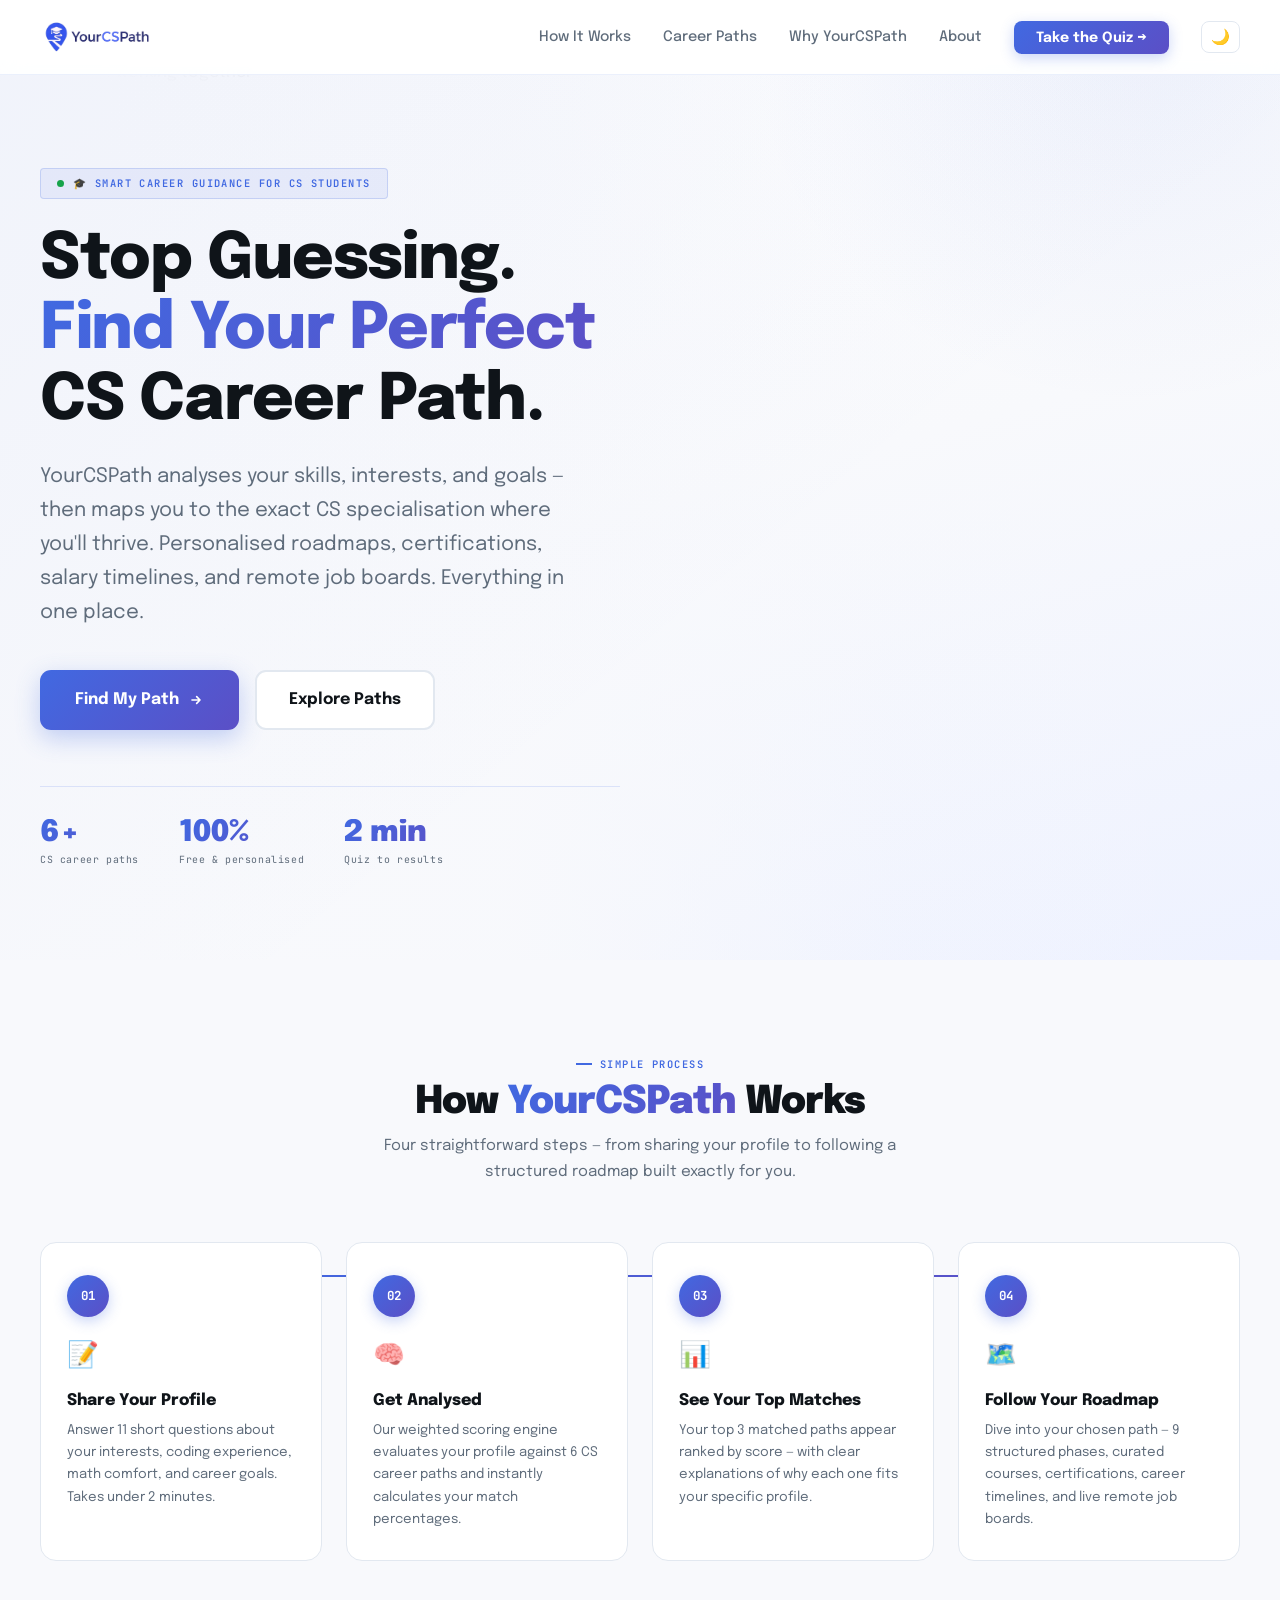
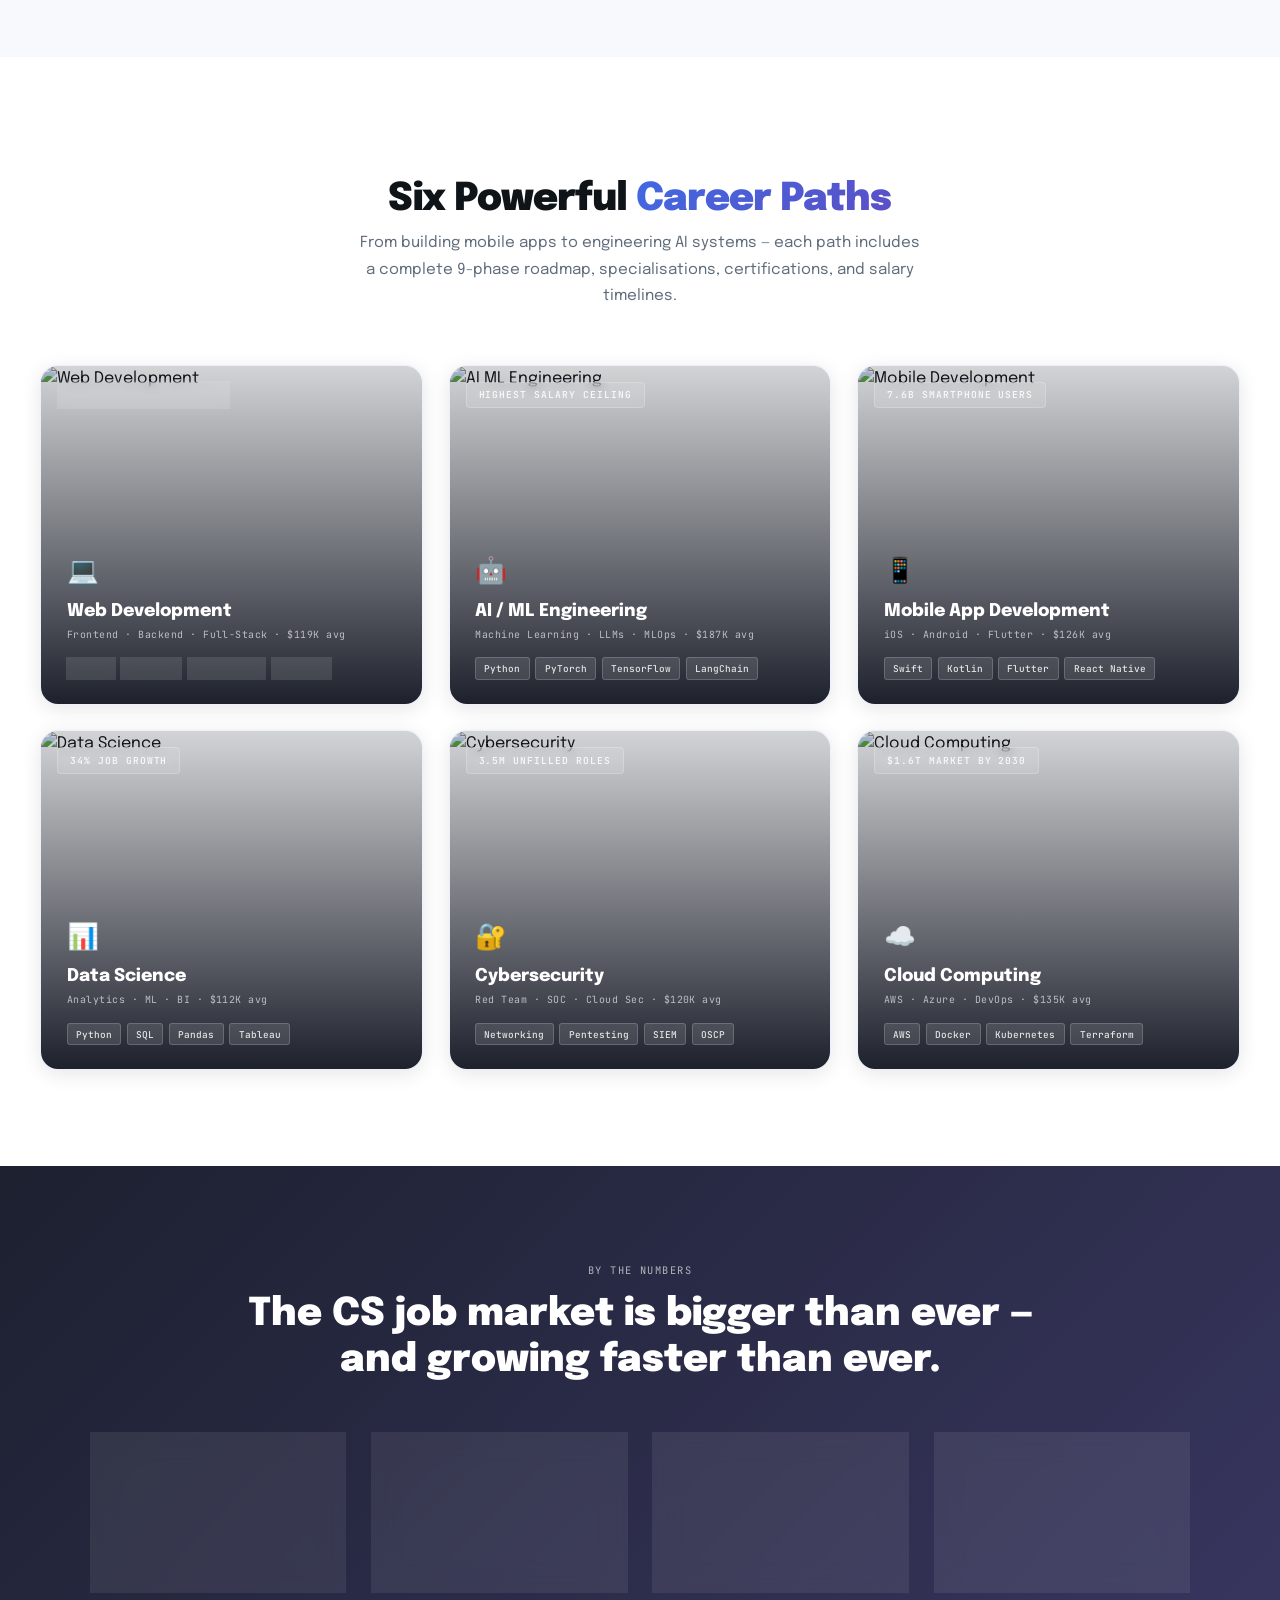
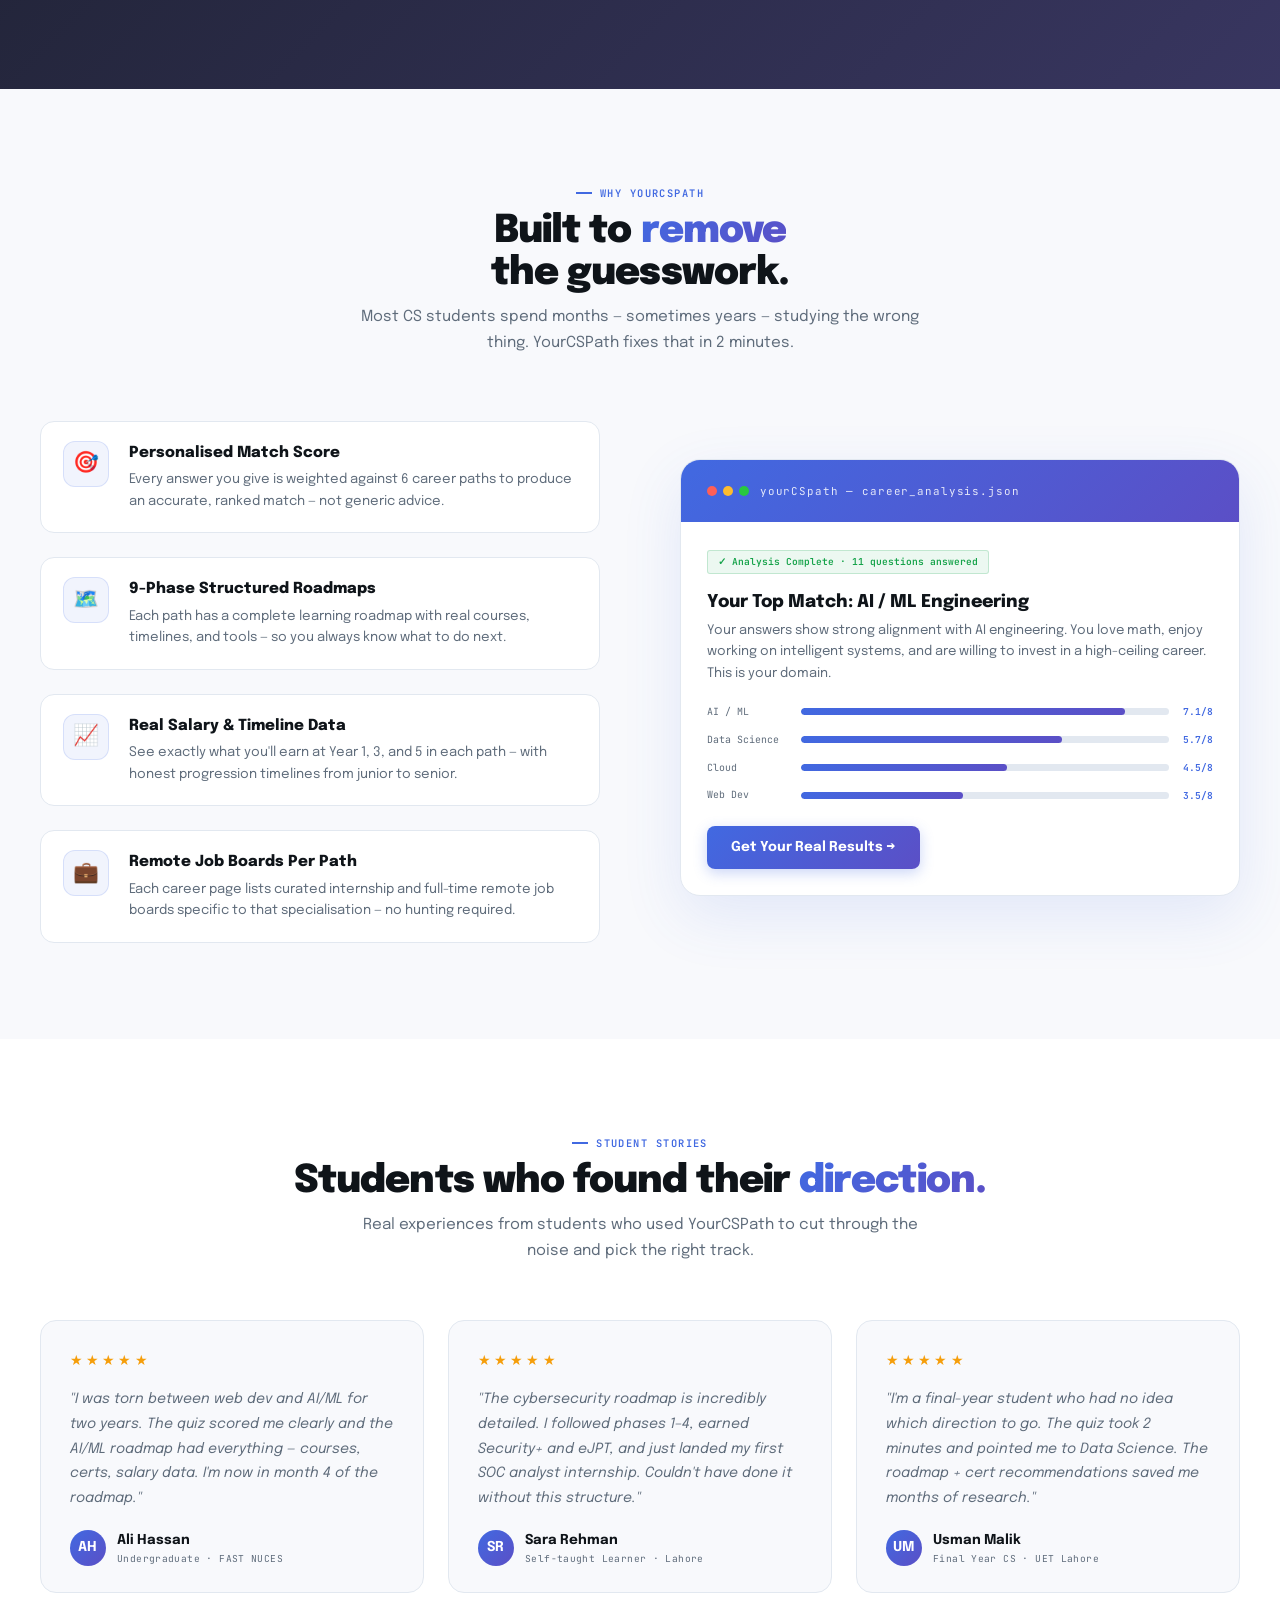
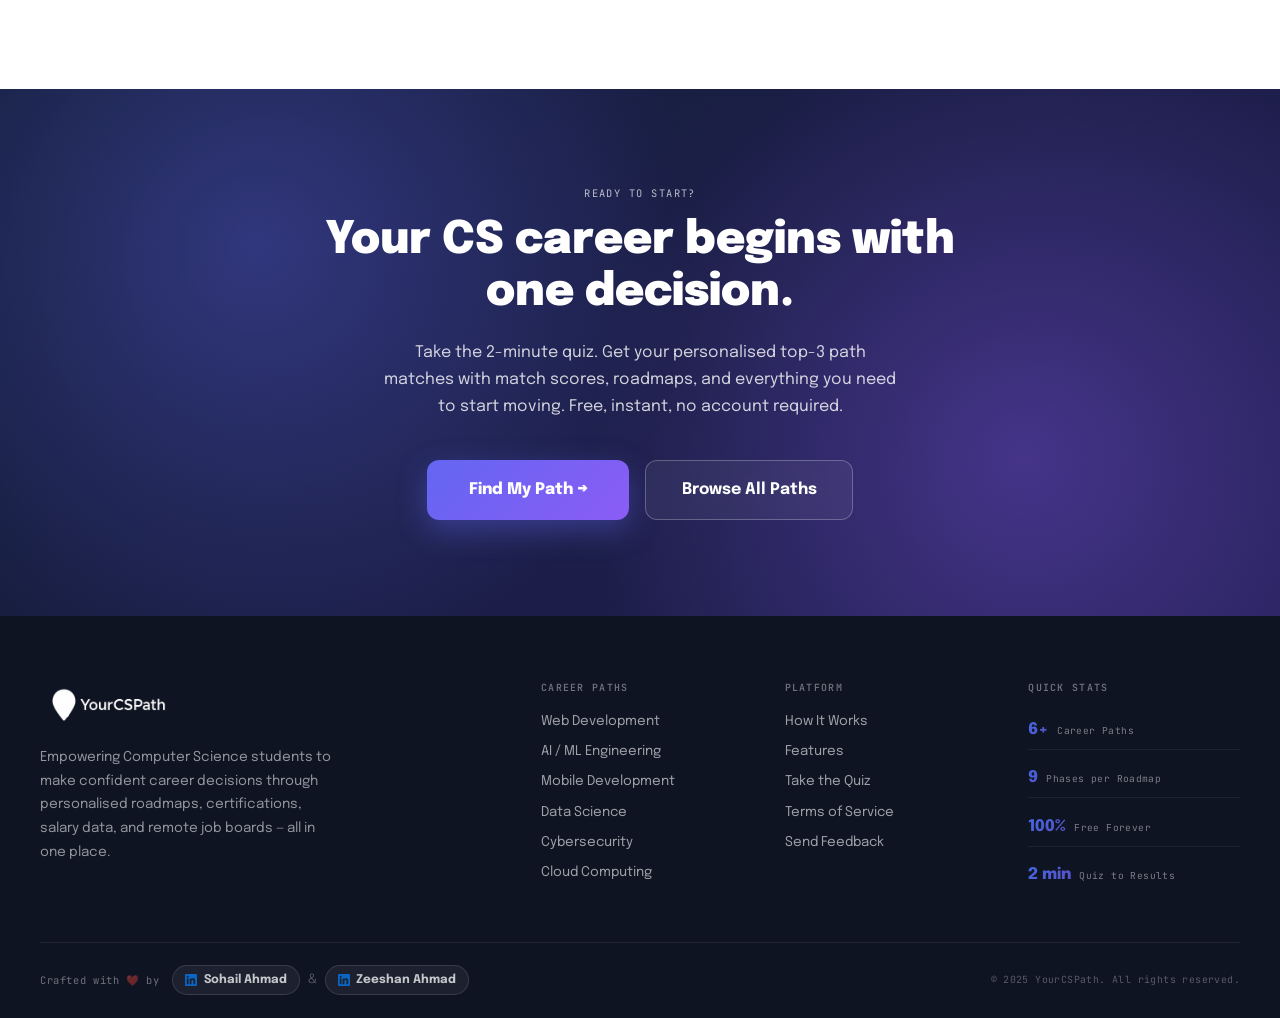
==== commit 102f5864: "Refactor responsive styles for mobile and tablet" ====
--- a/index.html
+++ b/index.html
@@ -1052,35 +1052,151 @@
         /* ═══════════════════════════════════
            RESPONSIVE
         ═══════════════════════════════════ */
-        @media(max-width:1024px) {
-            .paths-grid { grid-template-columns:repeat(2,1fr); }
-            .numbers-grid { grid-template-columns:repeat(2,1fr); }
-            .proof-grid { grid-template-columns:repeat(2,1fr); }
-            .features-layout { grid-template-columns:1fr; gap:2.5rem; }
-            .steps-row { grid-template-columns:repeat(2,1fr); }
-            .steps-row::before { display:none; }
-        }
-        @media(max-width:768px) {
-            nav { padding: .9rem 1.3rem; }
-            .nav-links { gap:1rem; }
-            .nav-links li:not(:last-child):not(:nth-last-child(2)) { display:none; }
-            .hero-content { padding: 4rem 1.5rem 3rem; }
-            .hero-title { font-size: 2.2rem; }
-            .paths-grid { grid-template-columns:1fr; }
-            .proof-grid { grid-template-columns:1fr; }
-            .section { padding: 4rem 1.5rem; }
-            .paths-section { padding: 4rem 1.5rem; }
-            .features-section { padding: 4rem 1.5rem; }
-            .numbers-section { padding: 3.5rem 1.5rem; }
-            .proof-section { padding: 4rem 1.5rem; }
-            .cta-section { padding: 4rem 1.5rem; }
-        }
-        @media(max-width:560px) {
-            .steps-row { grid-template-columns:1fr; }
-            .numbers-grid { grid-template-columns:repeat(2,1fr); }
-            .trust-inner { gap:1.5rem; }
-            .hero-stats { gap:1.5rem; }
-        }
+/* ═══════════════════════════════════
+   RESPONSIVE — MOBILE FIXES
+═══════════════════════════════════ */
+
+/* Tablet */
+@media(max-width:1024px) {
+    .paths-grid { grid-template-columns:repeat(2,1fr); }
+    .numbers-grid { grid-template-columns:repeat(2,1fr); }
+    .proof-grid { grid-template-columns:repeat(2,1fr); }
+    .features-layout { grid-template-columns:1fr; gap:2.5rem; }
+    .steps-row { grid-template-columns:repeat(2,1fr); }
+    .steps-row::before { display:none; }
+}
+
+/* Mobile — 768px and below */
+@media(max-width:768px) {
+    nav { padding: .9rem 1.3rem; }
+    .nav-links { gap:1rem; }
+    .nav-links li:not(:last-child):not(:nth-last-child(2)) { display:none; }
+
+    /* ── HERO FIX ── */
+    .hero {
+        min-height: 100svh;
+        align-items: flex-start;
+    }
+    /* Make bg image cover properly on mobile */
+    .hero-bg img {
+        object-position: center center;
+        width: 100%;
+        height: 100%;
+    }
+    /* Stronger fade so text stays readable */
+    .hero-bg::after {
+        background: linear-gradient(
+            to right,
+            rgba(248,249,252,0.97) 0%,
+            rgba(248,249,252,0.97) 50%,
+            rgba(248,249,252,0.85) 75%,
+            rgba(248,249,252,0.4) 100%
+        ) !important;
+    }
+    body.dark-mode .hero-bg::after {
+        background: linear-gradient(
+            to right,
+            rgba(15,20,25,0.97) 0%,
+            rgba(15,20,25,0.97) 50%,
+            rgba(15,20,25,0.85) 75%,
+            rgba(15,20,25,0.4) 100%
+        ) !important;
+    }
+    .hero-content {
+        padding: 5rem 1.5rem 3rem;
+        width: 100%;
+    }
+    .hero-text {
+        max-width: 100%;
+    }
+    .hero-title {
+        font-size: clamp(1.9rem, 7vw, 2.4rem);
+        line-height: 1.12;
+    }
+    .hero-desc {
+        font-size: .93rem;
+        max-width: 100%;
+    }
+    .hero-btns {
+        flex-direction: column;
+        gap: .75rem;
+    }
+    .btn-hero-primary,
+    .btn-hero-secondary {
+        width: 100%;
+        justify-content: center;
+        padding: .85rem 1.5rem;
+    }
+    .hero-stats {
+        gap: 1.5rem;
+        flex-wrap: wrap;
+    }
+    .hs-val { font-size: 1.5rem; }
+
+    /* ── SECTIONS ── */
+    .section { padding: 3.5rem 1.2rem; }
+    .paths-section { padding: 3.5rem 1.2rem; }
+    .features-section { padding: 3.5rem 1.2rem; }
+    .proof-section { padding: 3.5rem 1.2rem; }
+    .cta-section { padding: 3.5rem 1.2rem; }
+
+    /* ── PATHS ── */
+    .paths-grid { grid-template-columns:1fr; }
+    .path-card { height: 280px; }
+
+    /* ── PROOF ── */
+    .proof-grid { grid-template-columns:1fr; }
+
+    /* ── NUMBERS FIX ── */
+    .numbers-section { padding: 3.5rem 1.2rem; }
+    .numbers-grid {
+        grid-template-columns: repeat(2,1fr);
+        gap: 1rem;
+    }
+    .num-val { font-size: 2rem; }
+    .numbers-title {
+        font-size: clamp(1.3rem, 5vw, 1.8rem);
+        margin-bottom: 2rem;
+    }
+
+    /* ── FEATURES ── */
+    .features-layout { grid-template-columns:1fr; gap:2rem; }
+    .features-header { margin-bottom: 2rem; }
+}
+
+/* Small mobile — 480px and below */
+@media(max-width:480px) {
+    .hero-content { padding: 4.5rem 1rem 2.5rem; }
+    .hero-title { font-size: 1.8rem; }
+
+    .numbers-grid {
+        grid-template-columns: repeat(2,1fr);
+        gap: .75rem;
+    }
+    .num-card { padding: 1.4rem .9rem; }
+    .num-val { font-size: 1.7rem; }
+    .num-lbl { font-size: .58rem; }
+
+    .paths-grid { grid-template-columns:1fr; }
+    .proof-grid { grid-template-columns:1fr; }
+    .steps-row { grid-template-columns:1fr; }
+
+    .section { padding: 3rem 1rem; }
+    .paths-section { padding: 3rem 1rem; }
+    .features-section { padding: 3rem 1rem; }
+    .proof-section { padding: 3rem 1rem; }
+    .cta-section { padding: 3rem 1rem; }
+
+    .hero-stats { gap: 1.2rem; }
+    .hs-val { font-size: 1.35rem; }
+    .hs-lbl { font-size: .58rem; }
+
+    .btn-hero-primary,
+    .btn-hero-secondary { font-size: .9rem; padding: .78rem 1.2rem; }
+
+    .section-title { font-size: 1.55rem; }
+    .numbers-title { font-size: 1.2rem; }
+}
         
     </style>
 </head>
@@ -1638,4 +1754,4 @@
     injectFooter('');
 </script>
 </body>
-</html>+</html>
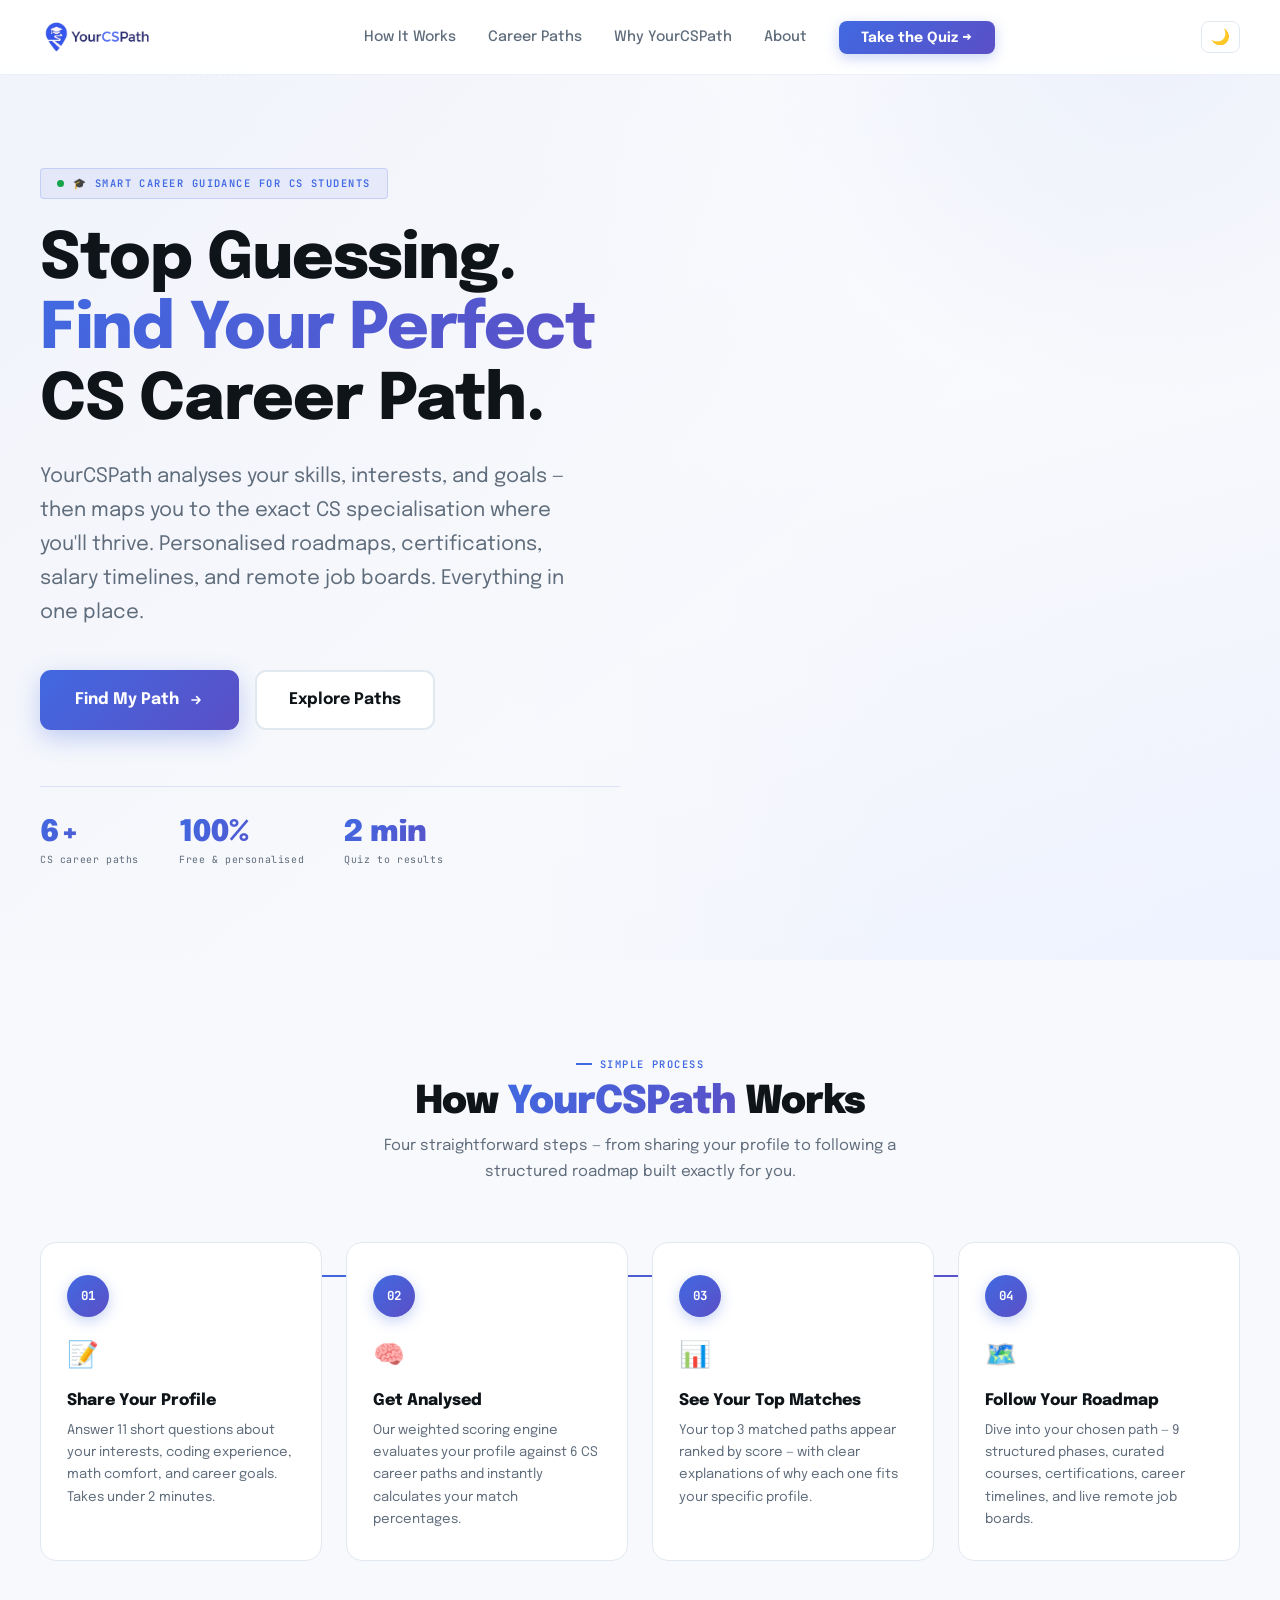
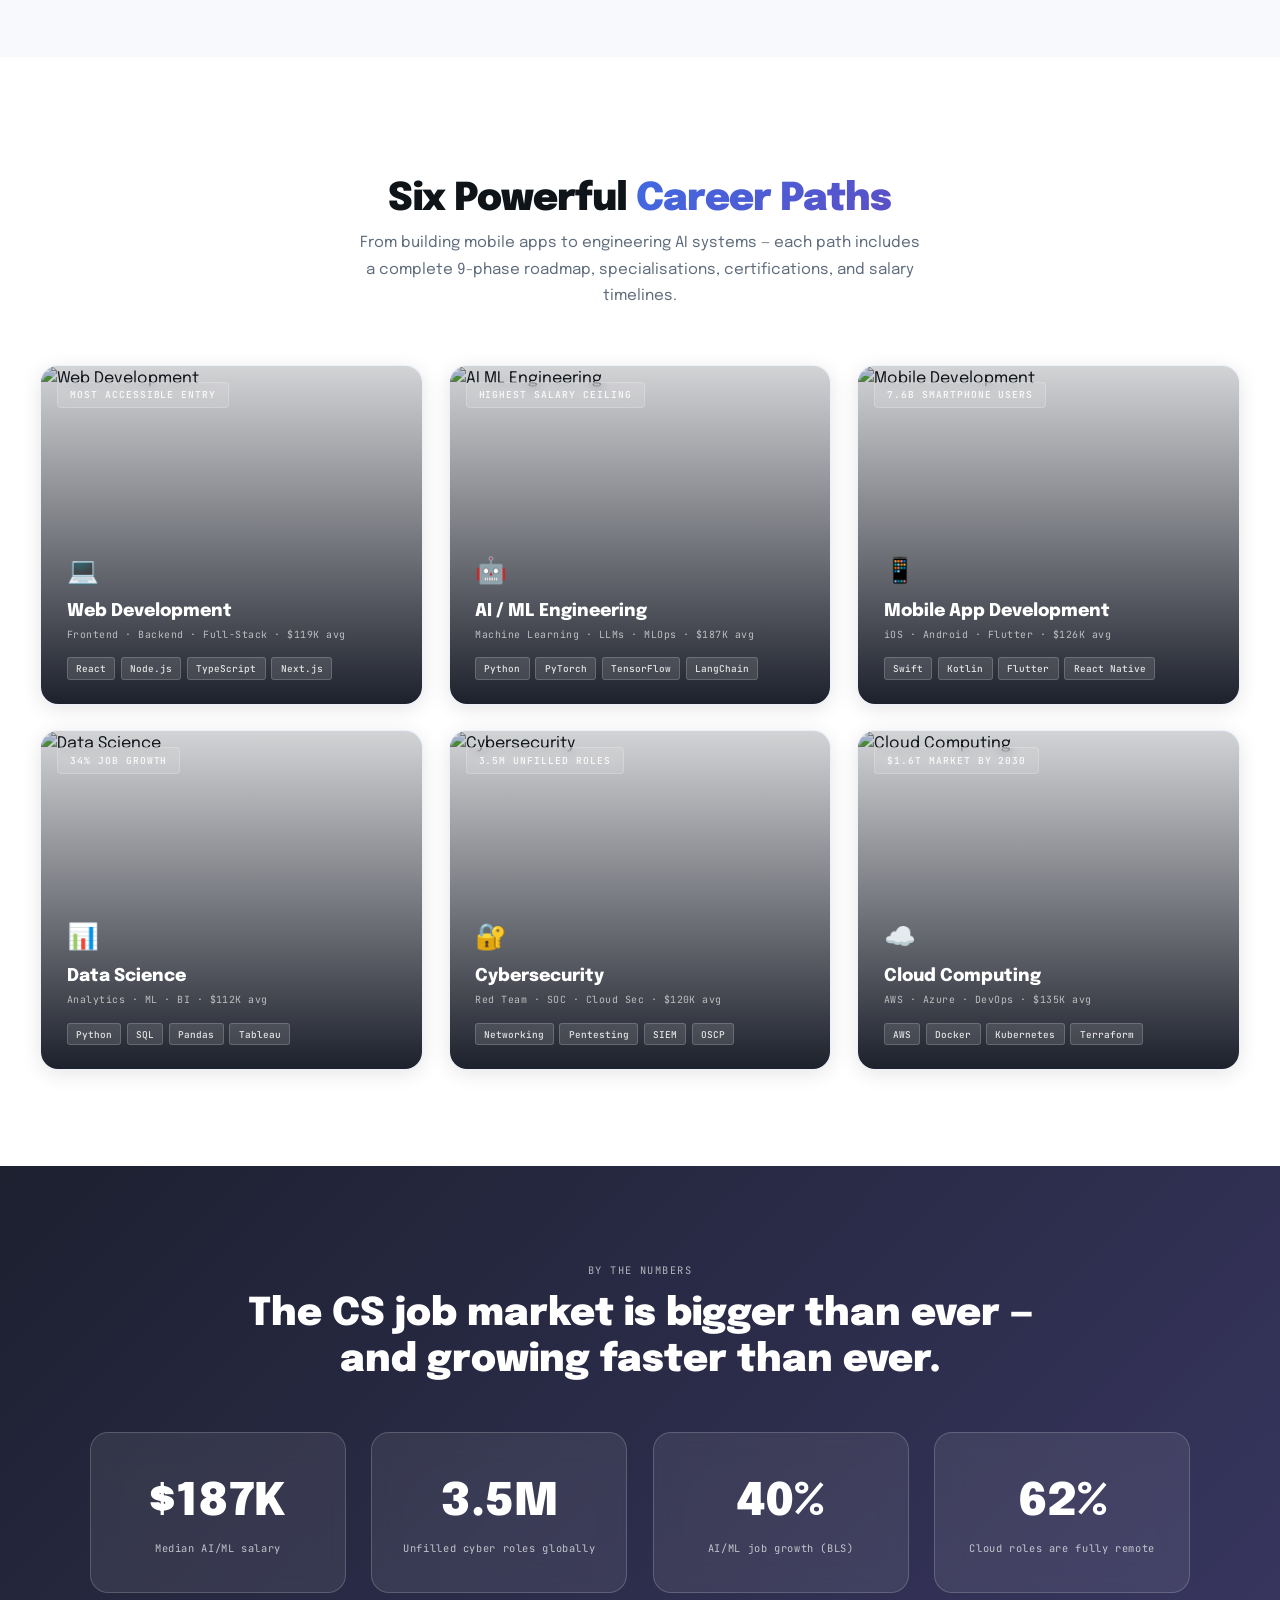
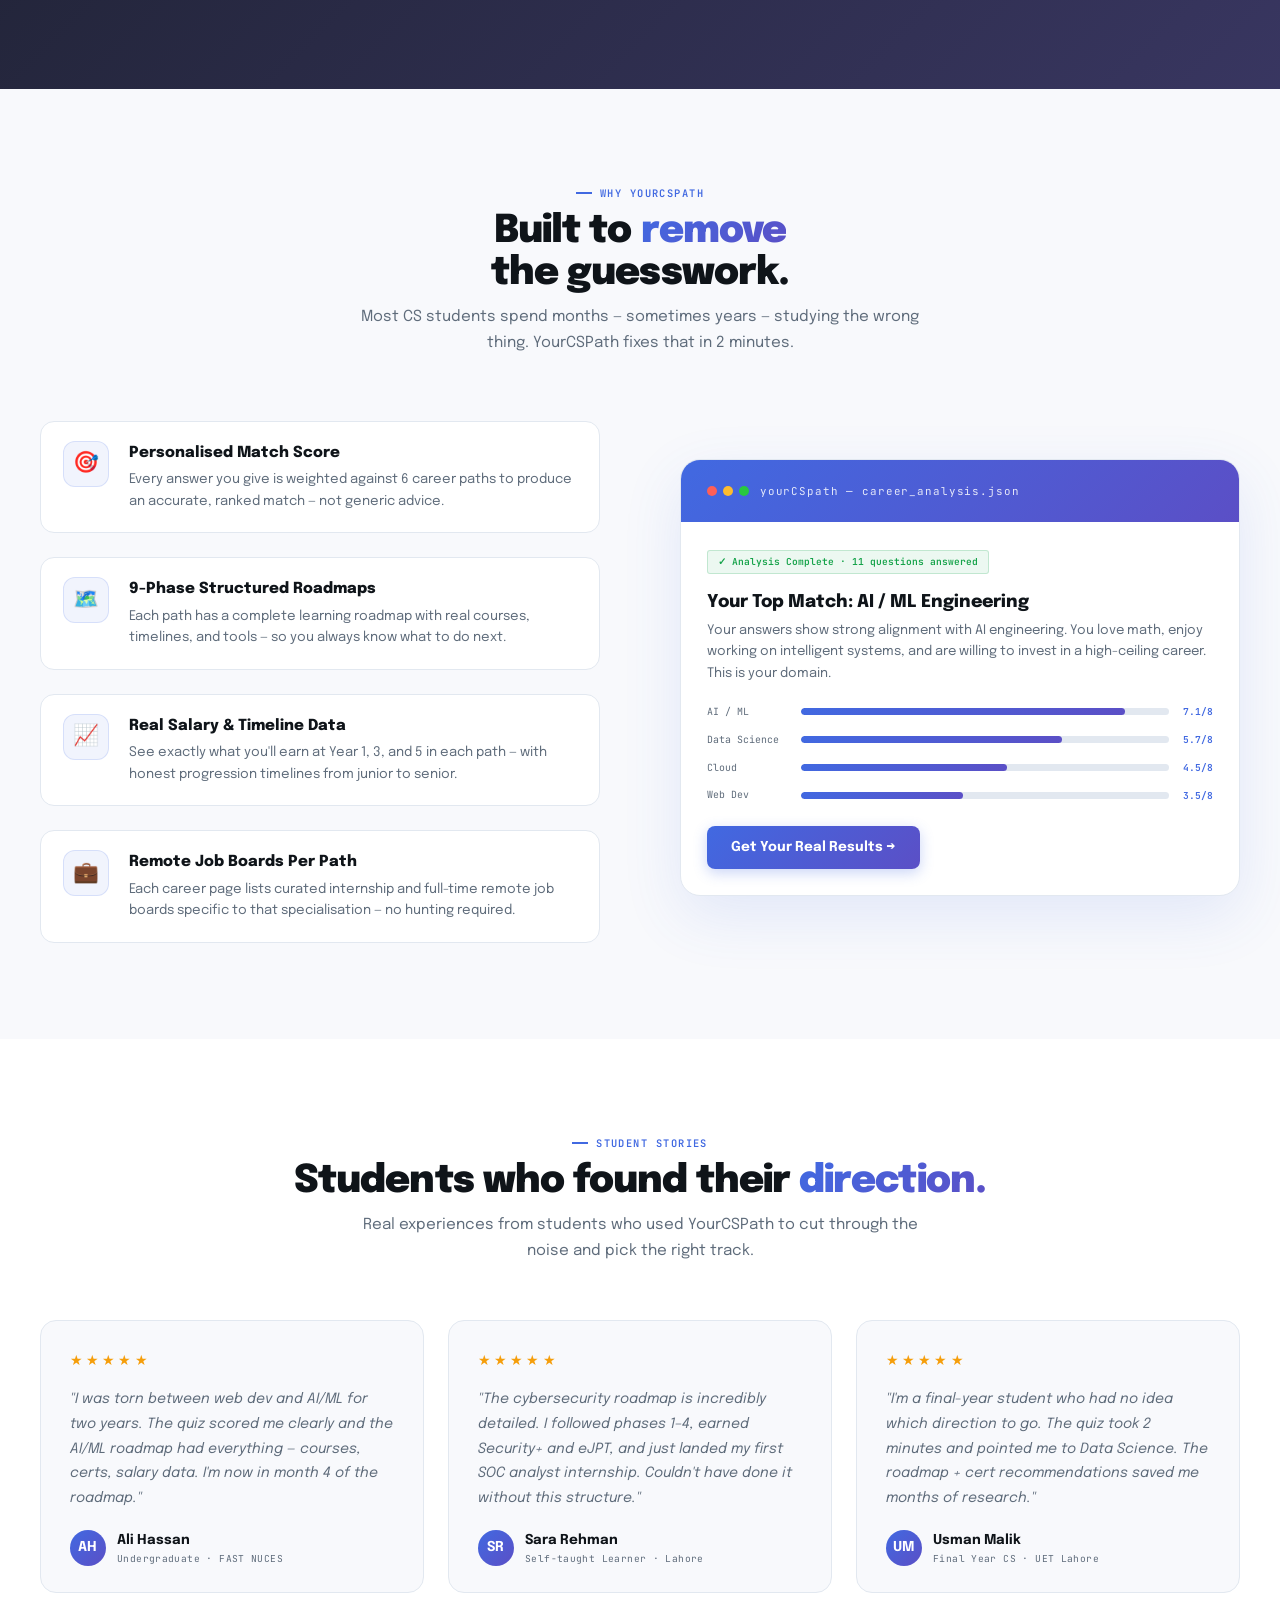
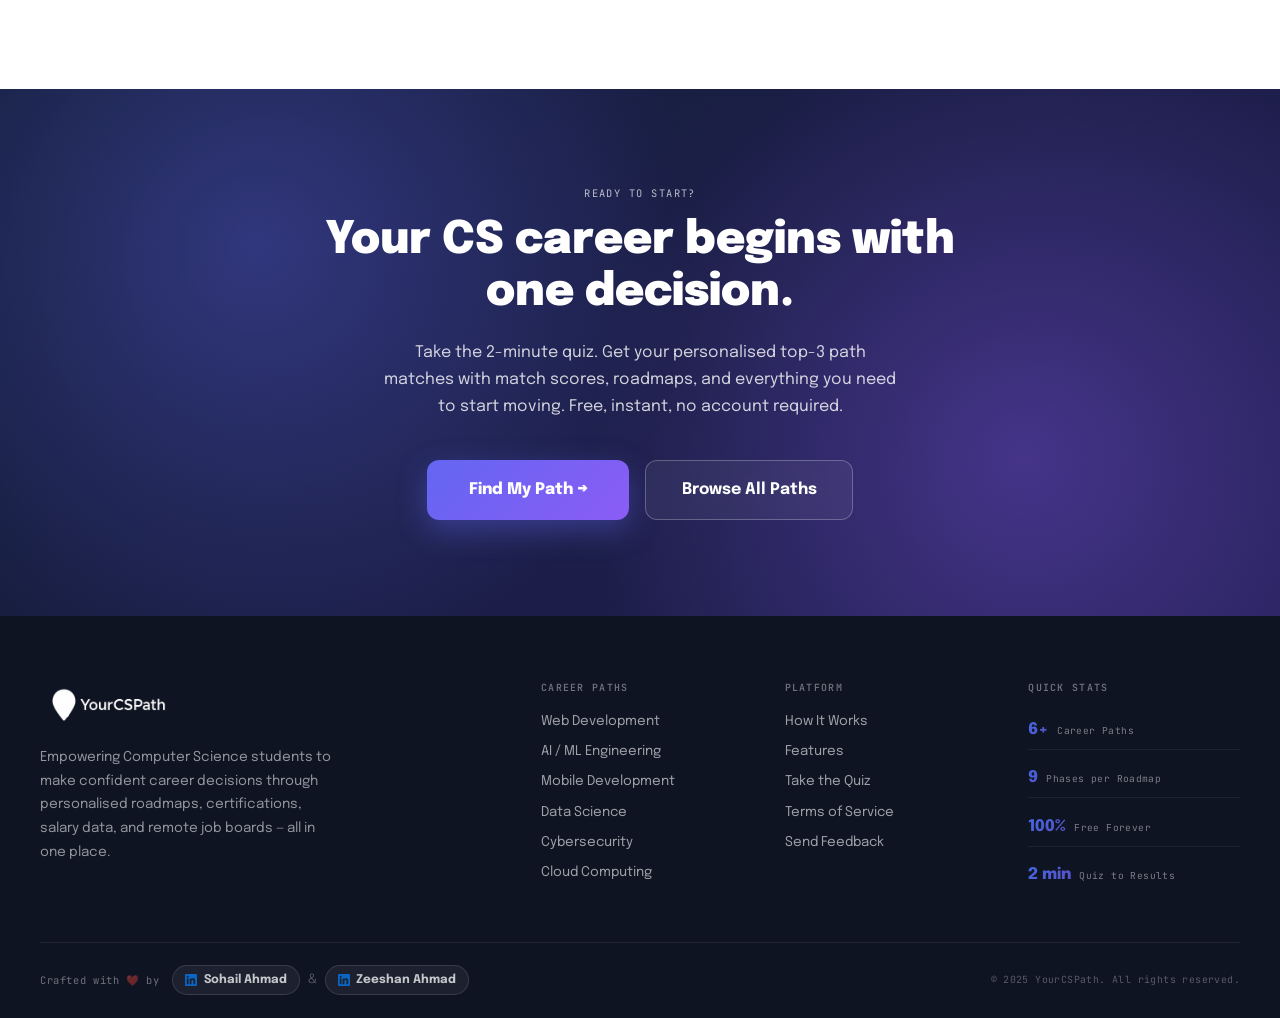
==== commit 07421e92: "Refactor navigation structure in index.html" ====
--- a/index.html
+++ b/index.html
@@ -1207,28 +1207,25 @@
 ══════════════════════════════════════ -->
 <header>
     <nav>
-        <div class="logo-container">
-            <img src="logo3.png" alt="YourCSPath">
-        </div>
-        <ul class="nav-links">
-            <li><a href="#how-it-works">How It Works</a></li>
-            <li><a href="#career-paths">Career Paths</a></li>
-            <li><a href="#features">Why YourCSPath</a></li>
-            <li><a href="#about">About</a></li>
-            <li><a href="quiz.html" class="nav-cta">Take the Quiz →</a></li>
-            <li>
-                <button class="theme-toggle" id="themeToggle" aria-label="Toggle dark mode">
-                    <span class="theme-icon">🌙</span>
-                </button>
-            </li>
-        </ul>
-        <!-- Inside <nav>, after the logo-container, before </nav> -->
-<button class="hamburger" id="hamburgerBtn" aria-label="Toggle menu">
-    <span></span>
-    <span></span>
-    <span></span>
-</button>
-    </nav>
+    <div class="logo-container">
+        <img src="logo3.png" alt="YourCSPath">
+    </div>
+    <ul class="nav-links">
+        <li><a href="#how-it-works">How It Works</a></li>
+        <li><a href="#career-paths">Career Paths</a></li>
+        <li><a href="#features">Why YourCSPath</a></li>
+        <li><a href="#about">About</a></li>
+        <li><a href="quiz.html" class="nav-cta">Take the Quiz →</a></li>
+    </ul>
+    <button class="theme-toggle" id="themeToggle" aria-label="Toggle dark mode">
+        <span class="theme-icon">🌙</span>
+    </button>
+    <button class="hamburger" id="hamburgerBtn" aria-label="Toggle menu">
+        <span></span>
+        <span></span>
+        <span></span>
+    </button>
+</nav>
 </header>
 <div class="mobile-drawer" id="mobileDrawer">
     <a href="#how-it-works">How It Works</a>
--- a/pages.css
+++ b/pages.css
@@ -461,6 +461,15 @@
 @media (max-width: 768px) {
     .hamburger { display: flex; }
     nav .nav-links { display: none !important; }
+
+    /* Theme toggle always visible — sits between nav-links and hamburger */
+    .theme-toggle {
+        display: flex !important;
+        align-items: center;
+        justify-content: center;
+        margin-left: auto;
+        margin-right: .6rem;
+    }
 }
 
 /* ── CENTER SECTION HEADINGS ── */
@@ -699,4 +708,4 @@
 @media (max-width: 520px) {
     .cy-footer-nav-cols { grid-template-columns: 1fr; }
     .cy-footer-socials { flex-direction: row; flex-wrap: wrap; }
-}+}
